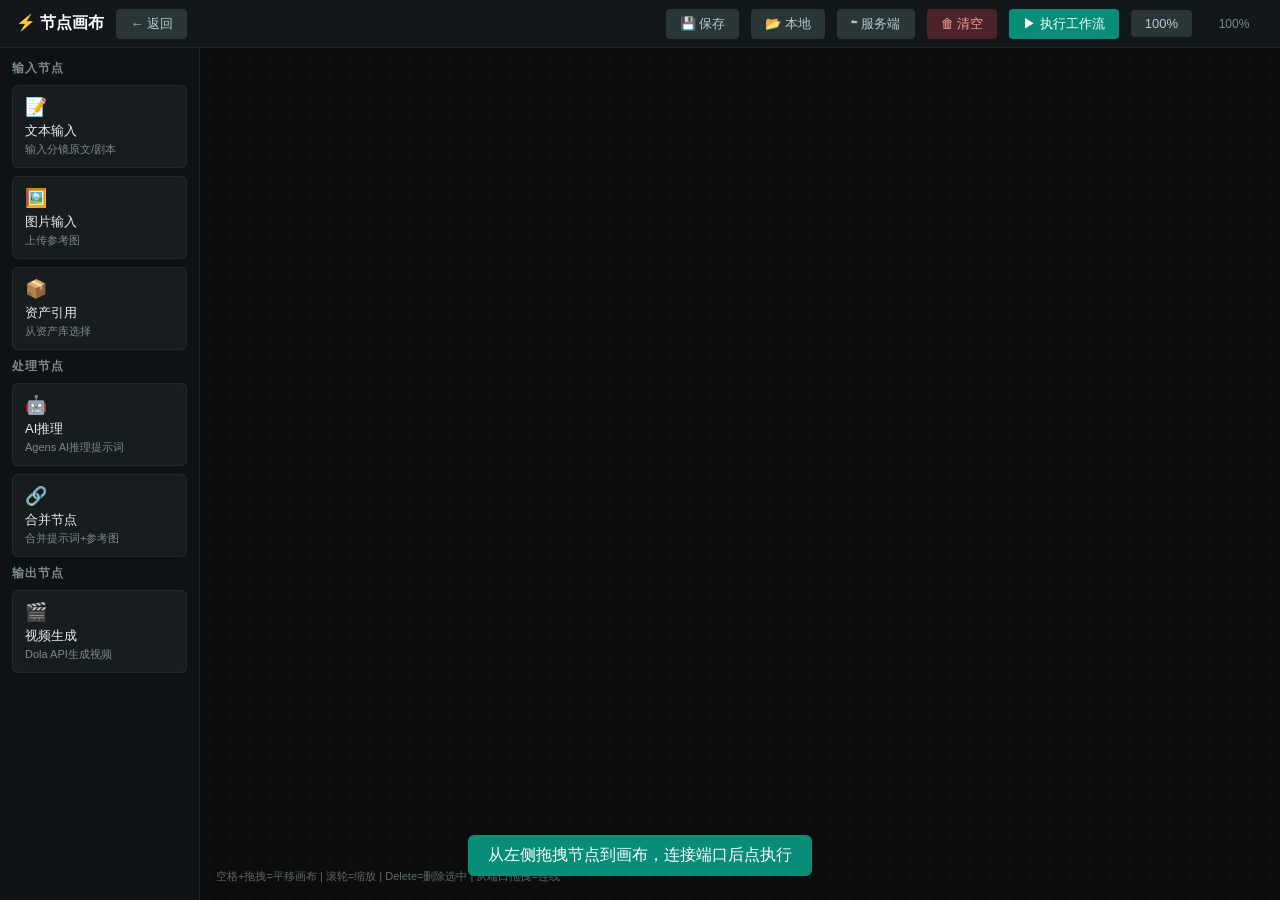
==== templates/node-canvas.html @ f1775eec "feat: 把仓库整理成可直接运行的完整程序（v2.0.0） - 重写 app.py：单文件 FastAPI 服务（账号池 / 任务队列 / 并发闸门 / 重试 / 断点恢复 /   资产库 / 工作" ====
<!DOCTYPE html>
<html lang="zh-CN">
<head>
<meta charset="UTF-8">
<meta name="viewport" content="width=device-width, initial-scale=1.0">
<title>节点画布 - Dola Pool</title>
<style>
*{margin:0;padding:0;box-sizing:border-box}
body{font-family:-apple-system,BlinkMacSystemFont,'Segoe UI',Roboto,sans-serif;background:#0a0c0d;color:#e7eeee;overflow:hidden;height:100vh}

/* 顶部工具栏 */
.topbar{position:fixed;top:0;left:0;right:0;height:48px;background:rgba(20,25,28,0.95);backdrop-filter:blur(10px);border-bottom:1px solid rgba(48,59,62,0.5);display:flex;align-items:center;padding:0 16px;z-index:1000;gap:12px}
.topbar h1{font-size:16px;color:#fff;margin:0}
.topbar .spacer{flex:1}
.topbar button{padding:6px 14px;background:#078d78;color:#fff;border:0;border-radius:4px;cursor:pointer;font-size:13px}
.topbar button:hover{background:#0ca58c}
.topbar button.secondary{background:#2a3538;color:#b8c9cc}
.topbar button.danger{background:#4a2428;color:#ff9b98}
.topbar .zoom-info{font-size:12px;color:#7a8a8d;min-width:60px;text-align:center}

/* 左侧节点面板 */
.node-panel{position:fixed;top:48px;left:0;bottom:0;width:200px;background:rgba(15,20,22,0.95);backdrop-filter:blur(10px);border-right:1px solid rgba(48,59,62,0.5);padding:12px;overflow-y:auto;z-index:999}
.node-panel h3{font-size:12px;color:#7a8a8d;margin-bottom:8px;text-transform:uppercase;letter-spacing:1px}
.node-item{padding:10px 12px;background:rgba(27,32,33,0.8);border:1px solid rgba(48,59,62,0.5);border-radius:6px;margin-bottom:8px;cursor:grab;transition:all .2s;user-select:none}
.node-item:hover{border-color:#078d78;background:rgba(7,141,120,0.1)}
.node-item:active{cursor:grabbing}
.node-item .icon{font-size:18px;margin-bottom:4px}
.node-item .name{font-size:13px;color:#e7eeee;font-weight:500}
.node-item .desc{font-size:11px;color:#7a8a8d;margin-top:2px}

/* 画布 */
.canvas-container{position:fixed;top:48px;left:200px;right:0;bottom:0;overflow:hidden;cursor:grab}
.canvas-container.panning{cursor:grabbing}
.canvas-grid{position:absolute;top:0;left:0;width:100%;height:100%;background-image:radial-gradient(circle,rgba(48,59,62,0.3) 1px,transparent 1px);background-size:20px 20px;pointer-events:none}
.canvas-world{position:absolute;top:0;left:0;transform-origin:0 0}

/* 节点 */
.node{position:absolute;min-width:180px;background:rgba(27,32,33,0.95);backdrop-filter:blur(10px);border:1px solid rgba(48,59,62,0.5);border-radius:8px;box-shadow:0 4px 20px rgba(0,0,0,0.3);user-select:none;z-index:10}
.node.selected{border-color:#078d78;box-shadow:0 0 0 2px rgba(7,141,120,0.3),0 4px 20px rgba(0,0,0,0.3)}
.node.executing{border-color:#f5a623;animation:pulse 1s infinite}
.node.success{border-color:#078d78}
.node.error{border-color:#ff6b6b}
@keyframes pulse{0%,100%{box-shadow:0 0 0 0 rgba(245,166,35,0.4)}50%{box-shadow:0 0 0 8px rgba(245,166,35,0)}}

.node-header{padding:10px 12px;border-bottom:1px solid rgba(48,59,62,0.5);cursor:move;display:flex;align-items:center;gap:8px;border-radius:8px 8px 0 0}
.node-header .icon{font-size:16px}
.node-header .title{font-size:13px;font-weight:600;color:#fff;flex:1}
.node-header .delete{color:#7a8a8d;cursor:pointer;font-size:16px;line-height:1}
.node-header .delete:hover{color:#ff6b6b}

.node-body{padding:12px}
.node-body textarea,.node-body input,.node-body select{width:100%;background:#111415;border:1px solid #3a484b;color:#e7eeee;border-radius:4px;padding:6px 8px;font-size:12px;font-family:inherit;margin-bottom:8px;resize:vertical}
.node-body textarea{min-height:60px}
.node-body label{font-size:11px;color:#9aabad;display:block;margin-bottom:4px}
.node-body .preview{width:100%;height:80px;background:#0a0c0d;border:1px dashed #3a484b;border-radius:4px;display:flex;align-items:center;justify-content:center;cursor:pointer;margin-bottom:8px;overflow:hidden}
.node-body .preview img{max-width:100%;max-height:100%;object-fit:cover}
.node-body .preview span{font-size:11px;color:#5a6a6d}
.node-body .status{font-size:11px;padding:6px 8px;border-radius:4px;margin-top:8px}
.node-body .status.running{background:rgba(245,166,35,0.15);color:#f5a623}
.node-body .status.success{background:rgba(7,141,120,0.15);color:#078d78}
.node-body .status.error{background:rgba(255,107,107,0.15);color:#ff6b6b}

/* 端口 */
.port{position:absolute;width:14px;height:14px;background:#2a3538;border:2px solid #5a6a6d;border-radius:50%;cursor:crosshair;z-index:20;transition:all .2s}
.port:hover{background:#078d78;border-color:#078d78;transform:scale(1.3)}
.port.input{left:-7px}
.port.output{right:-7px}
.port.connected{background:#078d78;border-color:#078d78}

/* 连线SVG */
.connections-svg{position:absolute;top:0;left:0;width:100%;height:100%;pointer-events:none;z-index:5;overflow:visible}
.connections-svg path{fill:none;stroke:#3a484b;stroke-width:2;pointer-events:stroke;cursor:pointer}
.connections-svg path:hover{stroke:#ff6b6b}
.connections-svg path.active{stroke:#078d78;stroke-width:3}
.connections-svg path.temp{stroke:#f5a623;stroke-dasharray:5,5}

/* 右侧属性面板 */
.props-panel{position:fixed;top:48px;right:0;bottom:0;width:260px;background:rgba(15,20,22,0.95);backdrop-filter:blur(10px);border-left:1px solid rgba(48,59,62,0.5);padding:16px;overflow-y:auto;z-index:999;display:none}
.props-panel.show{display:block}
.props-panel h3{font-size:14px;color:#fff;margin-bottom:12px}
.props-panel label{font-size:12px;color:#9aabad;display:block;margin-bottom:4px;margin-top:10px}
.props-panel input,.props-panel select,.props-panel textarea{width:100%;background:#111415;border:1px solid #3a484b;color:#e7eeee;border-radius:4px;padding:8px;font-size:12px}

/* 提示 */
.toast{position:fixed;bottom:24px;left:50%;transform:translateX(-50%);background:#078d78;color:#fff;padding:10px 20px;border-radius:6px;z-index:2000;opacity:0;transition:opacity .3s;pointer-events:none}
.toast.show{opacity:1}

/* 帮助提示 */
.help-hint{position:fixed;bottom:16px;left:216px;font-size:11px;color:#5a6a6d;z-index:998;pointer-events:none}

/* 移动端菜单按钮 */
.mobile-menu-btn{display:none;background:none;border:0;color:#fff;font-size:20px;cursor:pointer;padding:4px 8px}

/* 遮罩层 */
.panel-overlay{display:none;position:fixed;top:0;left:0;right:0;bottom:0;background:rgba(0,0,0,0.5);z-index:998}
.panel-overlay.show{display:block}

/* ==================== 移动端适配 ==================== */
@media (max-width: 768px) {
    .mobile-menu-btn{display:block}
    
    .topbar{padding:0 8px;gap:6px;height:44px}
    .topbar h1{font-size:14px}
    .topbar button{padding:5px 8px;font-size:11px}
    .topbar .zoom-info{font-size:10px;min-width:40px}
    
    /* 左侧面板：默认隐藏，抽屉式 */
    .node-panel{
        transform:translateX(-100%);
        transition:transform 0.3s ease;
        width:240px;
        top:44px;
        z-index:999;
        box-shadow:2px 0 20px rgba(0,0,0,0.5);
    }
    .node-panel.show{transform:translateX(0)}
    
    /* 画布占满屏幕 */
    .canvas-container{left:0;top:44px}
    
    /* 节点调整 */
    .node{min-width:160px}
    .node-header{padding:8px 10px}
    .node-body{padding:10px}
    
    /* 右侧属性面板：底部弹出 */
    .props-panel{
        top:auto;
        bottom:0;
        left:0;
        right:0;
        width:100%;
        max-height:60vh;
        border-left:0;
        border-top:1px solid rgba(48,59,62,0.5);
        border-radius:12px 12px 0 0;
        transform:translateY(100%);
        transition:transform 0.3s ease;
    }
    .props-panel.show{transform:translateY(0)}
    
    /* 帮助提示 */
    .help-hint{left:8px;bottom:8px;font-size:10px}
    
    /* toast调整 */
    .toast{bottom:16px;left:16px;right:16px;transform:none;text-align:center;font-size:13px}
}

/* 小屏手机优化 */
@media (max-width: 480px) {
    .topbar h1{font-size:13px}
    .topbar button{padding:4px 6px;font-size:10px}
    .node-panel{width:200px}
    .node{min-width:140px}
}

</style>
</head>
<body>

<!-- 遮罩层 -->
<div class="panel-overlay" id="panelOverlay" onclick="togglePanel()"></div>

<!-- 顶部工具栏 -->
<div class="topbar">
    <button class="mobile-menu-btn" onclick="togglePanel()">☰</button>
    <h1>⚡ 节点画布</h1>
    <button class="secondary" onclick="location.href='/'">← 返回</button>
    <div class="spacer"></div>
    <button class="secondary" onclick="saveWorkflow()">💾 保存</button>
    <button class="secondary" onclick="loadWorkflow()">📂 本地</button>
    <button class="secondary" onclick="loadServerWorkflow()">☁ 服务端</button>
    <button class="danger" onclick="clearCanvas()">🗑 清空</button>
    <button onclick="executeWorkflow()" style="background:#078d78">▶ 执行工作流</button>
    <button class="secondary" onclick="zoomReset()">100%</button>
    <span class="zoom-info" id="zoomInfo">100%</span>
</div>

<!-- 左侧节点面板 -->
<div class="node-panel">
    <h3>输入节点</h3>
    <div class="node-item" draggable="true" data-type="text_input">
        <div class="icon">📝</div>
        <div class="name">文本输入</div>
        <div class="desc">输入分镜原文/剧本</div>
    </div>
    <div class="node-item" draggable="true" data-type="image_input">
        <div class="icon">🖼️</div>
        <div class="name">图片输入</div>
        <div class="desc">上传参考图</div>
    </div>
    <div class="node-item" draggable="true" data-type="asset_ref">
        <div class="icon">📦</div>
        <div class="name">资产引用</div>
        <div class="desc">从资产库选择</div>
    </div>
    
    <h3>处理节点</h3>
    <div class="node-item" draggable="true" data-type="ai_reason">
        <div class="icon">🤖</div>
        <div class="name">AI推理</div>
        <div class="desc">Agens AI推理提示词</div>
    </div>
    <div class="node-item" draggable="true" data-type="merge">
        <div class="icon">🔗</div>
        <div class="name">合并节点</div>
        <div class="desc">合并提示词+参考图</div>
    </div>
    
    <h3>输出节点</h3>
    <div class="node-item" draggable="true" data-type="video_gen">
        <div class="icon">🎬</div>
        <div class="name">视频生成</div>
        <div class="desc">Dola API生成视频</div>
    </div>
</div>

<!-- 画布 -->
<div class="canvas-container" id="canvasContainer">
    <div class="canvas-grid"></div>
    <div class="canvas-world" id="canvasWorld">
        <svg class="connections-svg" id="connectionsSvg"></svg>
    </div>
</div>

<!-- 右侧属性面板 -->
<div class="props-panel" id="propsPanel">
    <h3 id="propsTitle">节点属性</h3>
    <div id="propsContent"></div>
</div>

<!-- 提示 -->
<div class="toast" id="toast"></div>

<!-- 帮助提示 -->
<div class="help-hint">空格+拖拽=平移画布 | 滚轮=缩放 | Delete=删除选中 | 从端口拖拽=连线</div>

<script>
// ==================== 鉴权（DOLA_ADMIN_TOKEN）====================
const _rawFetch = window.fetch;
window.fetch = function (url, opts) {
    opts = opts || {};
    const token = localStorage.getItem('dola_token') || '';
    opts.headers = Object.assign({}, opts.headers || {}, token ? {'X-Admin-Token': token} : {});
    return _rawFetch(url, opts);
};
function applyCanvasWorkflow(wf) {
    clearCanvas(false);
    nodes = [];
    connections = [];
    (wf.nodes || []).forEach(n => {
        nodes.push(n);
        renderNode(n);
        if (String(n.id).includes('node_')) {
            const num = parseInt(String(n.id).split('_')[1]);
            if (num >= nodeIdCounter) nodeIdCounter = num + 1;
        }
    });
    connections = wf.connections || [];
    zoom = wf.zoom || 1;
    panX = wf.panX || 0;
    panY = wf.panY || 0;
    updateTransform();
    updateConnections();
}

// ==================== 全局状态 ====================
let nodes = [];
let connections = [];
let selectedNode = null;
let selectedConnection = null;
let zoom = 1;
let panX = 0, panY = 0;
let isPanning = false;
let panStartX = 0, panStartY = 0;
let isDraggingNode = false;
let dragNode = null;
let dragOffsetX = 0, dragOffsetY = 0;
let isConnecting = false;
let connectFrom = null;
let tempLine = null;
let nodeIdCounter = 1;

const canvasContainer = document.getElementById('canvasContainer');
const canvasWorld = document.getElementById('canvasWorld');
const connectionsSvg = document.getElementById('connectionsSvg');

// ==================== 节点类型定义 ====================
const NODE_TYPES = {
    text_input: {
        name: '文本输入', icon: '📝', color: '#6366f1',
        inputs: [], outputs: ['text'],
        create: () => ({ text: '' })
    },
    image_input: {
        name: '图片输入', icon: '🖼️', color: '#ec4899',
        inputs: [], outputs: ['image'],
        create: () => ({ image: '' })
    },
    asset_ref: {
        name: '资产引用', icon: '📦', color: '#8b5cf6',
        inputs: [], outputs: ['image'],
        create: () => ({ asset_id: '', image: '' })
    },
    ai_reason: {
        name: 'AI推理', icon: '🤖', color: '#078d78',
        inputs: ['text', 'image'], outputs: ['prompt'],
        create: () => ({ prompt: '', style: 'cinematic movie quality' })
    },
    merge: {
        name: '合并节点', icon: '🔗', color: '#f59e0b',
        inputs: ['prompt', 'image'], outputs: ['output'],
        create: () => ({})
    },
    video_gen: {
        name: '视频生成', icon: '🎬', color: '#ef4444',
        inputs: ['input'], outputs: ['video'],
        create: () => ({ model: 'sd2.5', duration: 30, ratio: '9:16', result: '' })
    }
};

// ==================== 画布变换 ====================
function updateTransform() {
    canvasWorld.style.transform = `translate(${panX}px, ${panY}px) scale(${zoom})`;
    document.getElementById('zoomInfo').textContent = Math.round(zoom * 100) + '%';
}

function zoomReset() { zoom = 1; panX = 0; panY = 0; updateTransform(); }

// 滚轮缩放
canvasContainer.addEventListener('wheel', (e) => {
    e.preventDefault();
    const delta = e.deltaY > 0 ? 0.9 : 1.1;
    const newZoom = Math.max(0.2, Math.min(3, zoom * delta));
    const rect = canvasContainer.getBoundingClientRect();
    const mx = e.clientX - rect.left;
    const my = e.clientY - rect.top;
    panX = mx - (mx - panX) * (newZoom / zoom);
    panY = my - (my - panY) * (newZoom / zoom);
    zoom = newZoom;
    updateTransform();
});

// 空格+拖拽平移
let spacePressed = false;
document.addEventListener('keydown', (e) => {
    if (e.code === 'Space') { spacePressed = true; canvasContainer.style.cursor = 'grab'; }
    if (e.code === 'Delete' || e.code === 'Backspace') {
        if (selectedNode) { deleteNode(selectedNode.id); }
        else if (selectedConnection) { deleteConnection(selectedConnection.id); }
    }
});
document.addEventListener('keyup', (e) => {
    if (e.code === 'Space') { spacePressed = false; canvasContainer.style.cursor = 'default'; }
});

canvasContainer.addEventListener('mousedown', (e) => {
    if (e.target === canvasContainer || e.target.classList.contains('canvas-grid') || e.target === canvasWorld || spacePressed) {
        isPanning = true;
        panStartX = e.clientX - panX;
        panStartY = e.clientY - panY;
        canvasContainer.classList.add('panning');
        deselectAll();
    }
});

document.addEventListener('mousemove', (e) => {
    if (isPanning) {
        panX = e.clientX - panStartX;
        panY = e.clientY - panStartY;
        updateTransform();
    }
    if (isDraggingNode && dragNode) {
        const rect = canvasContainer.getBoundingClientRect();
        dragNode.x = (e.clientX - rect.left - panX) / zoom - dragOffsetX;
        dragNode.y = (e.clientY - rect.top - panY) / zoom - dragOffsetY;
        updateNodePosition(dragNode);
        updateConnections();
    }
    if (isConnecting && tempLine) {
        const rect = canvasContainer.getBoundingClientRect();
        const x = (e.clientX - rect.left - panX) / zoom;
        const y = (e.clientY - rect.top - panY) / zoom;
        updateTempLine(x, y);
    }
});

document.addEventListener('mouseup', () => {
    isPanning = false;
    canvasContainer.classList.remove('panning');
    isDraggingNode = false;
    dragNode = null;
    if (isConnecting) {
        isConnecting = false;
        if (tempLine) { tempLine.remove(); tempLine = null; }
        connectFrom = null;
    }
});

// ==================== 节点拖拽创建 ====================
document.querySelectorAll('.node-item').forEach(item => {
    item.addEventListener('dragstart', (e) => {
        e.dataTransfer.setData('nodeType', item.dataset.type);
    });
});

canvasContainer.addEventListener('dragover', (e) => { e.preventDefault(); });
canvasContainer.addEventListener('drop', (e) => {
    e.preventDefault();
    const type = e.dataTransfer.getData('nodeType');
    if (!type) return;
    const rect = canvasContainer.getBoundingClientRect();
    const x = (e.clientX - rect.left - panX) / zoom;
    const y = (e.clientY - rect.top - panY) / zoom;
    createNode(type, x, y);
});

// ==================== 节点操作 ====================
function createNode(type, x, y) {
    const typeDef = NODE_TYPES[type];
    if (!typeDef) return;
    const node = {
        id: 'node_' + (nodeIdCounter++),
        type: type,
        x: x, y: y,
        data: typeDef.create()
    };
    nodes.push(node);
    renderNode(node);
    selectNode(node.id);
    return node;
}

function renderNode(node) {
    const typeDef = NODE_TYPES[node.type];
    const el = document.createElement('div');
    el.className = 'node';
    el.id = node.id;
    el.style.left = node.x + 'px';
    el.style.top = node.y + 'px';
    
    // 输入端口
    let inputPorts = '';
    typeDef.inputs.forEach((port, i) => {
        const top = 50 + i * 30;
        inputPorts += `<div class="port input" data-node="${node.id}" data-port="${port}" data-type="input" style="top:${top}px"></div>`;
    });
    
    // 输出端口
    let outputPorts = '';
    typeDef.outputs.forEach((port, i) => {
        const top = 50 + i * 30;
        outputPorts += `<div class="port output" data-node="${node.id}" data-port="${port}" data-type="output" style="top:${top}px"></div>`;
    });
    
    // 节点内容
    let bodyContent = '';
    if (node.type === 'text_input') {
        bodyContent = `<label>分镜原文</label><textarea placeholder="输入这个镜头的原始分镜文案..." onchange="updateNodeData('${node.id}','text',this.value)">${node.data.text || ''}</textarea>`;
    } else if (node.type === 'image_input') {
        bodyContent = `<div class="preview" onclick="document.getElementById('img_${node.id}').click()">${node.data.image ? `<img src="${node.data.image}">` : '<span>点击上传图片</span>'}</div><input type="file" id="img_${node.id}" accept="image/*" style="display:none" onchange="uploadNodeImage('${node.id}',this.files[0])">`;
    } else if (node.type === 'asset_ref') {
        bodyContent = `<label>选择资产</label><select onchange="selectAsset('${node.id}',this.value)"><option value="">请选择...</option></select><div class="preview" id="asset_preview_${node.id}"><span>未选择资产</span></div>`;
        loadAssetsForNode(node.id);
    } else if (node.type === 'ai_reason') {
        bodyContent = `<label>推理风格</label><input value="${node.data.style || ''}" onchange="updateNodeData('${node.id}','style',this.value)"><label>生成的提示词</label><textarea readonly placeholder="连接文本输入后点执行..." style="min-height:80px">${node.data.prompt || ''}</textarea>`;
    } else if (node.type === 'merge') {
        bodyContent = `<div style="text-align:center;color:#7a8a8d;padding:20px">🔗 自动合并<br><span style="font-size:11px">提示词 + 参考图</span></div>`;
    } else if (node.type === 'video_gen') {
        bodyContent = `
            <label>模型</label>
            <select onchange="updateNodeData('${node.id}','model',this.value)">
                <option value="sd2.5" ${node.data.model==='sd2.5'?'selected':''}>官方sd2.5-30秒</option>
                <option value="sd2.0" ${node.data.model==='sd2.0'?'selected':''}>sd2.0-15秒</option>
                <option value="sd2.0_10" ${node.data.model==='sd2.0_10'?'selected':''}>sd2.0-10秒</option>
            </select>
            <label>比例</label>
            <select onchange="updateNodeData('${node.id}','ratio',this.value)">
                <option value="9:16" ${node.data.ratio==='9:16'?'selected':''}>9:16 竖屏</option>
                <option value="16:9" ${node.data.ratio==='16:9'?'selected':''}>16:9 横屏</option>
                <option value="1:1" ${node.data.ratio==='1:1'?'selected':''}>1:1 方形</option>
            </select>
            <div id="status_${node.id}"></div>`;
    }
    
    el.innerHTML = `
        <div class="node-header" style="border-left:3px solid ${typeDef.color}">
            <span class="icon">${typeDef.icon}</span>
            <span class="title">${typeDef.name}</span>
            <span class="delete" onclick="deleteNode('${node.id}')">×</span>
        </div>
        <div class="node-body">${bodyContent}</div>
        ${inputPorts}
        ${outputPorts}
    `;
    
    canvasWorld.appendChild(el);
    
    // 节点拖拽
    el.querySelector('.node-header').addEventListener('mousedown', (e) => {
        if (e.target.classList.contains('delete')) return;
        isDraggingNode = true;
        dragNode = node;
        const rect = canvasContainer.getBoundingClientRect();
        dragOffsetX = (e.clientX - rect.left - panX) / zoom - node.x;
        dragOffsetY = (e.clientY - rect.top - panY) / zoom - node.y;
        selectNode(node.id);
        e.stopPropagation();
    });
    
    // 端口连线
    el.querySelectorAll('.port').forEach(port => {
        port.addEventListener('mousedown', (e) => {
            e.stopPropagation();
            if (port.dataset.type === 'output') {
                isConnecting = true;
                connectFrom = { nodeId: node.id, port: port.dataset.port, type: 'output' };
                const pos = getPortPosition(node.id, port.dataset.port, 'output');
                tempLine = document.createElementNS('http://www.w3.org/2000/svg', 'path');
                tempLine.classList.add('temp');
                connectionsSvg.appendChild(tempLine);
                updateTempLine(pos.x, pos.y);
            }
        });
        port.addEventListener('mouseup', (e) => {
            e.stopPropagation();
            if (isConnecting && connectFrom && port.dataset.type === 'input') {
                createConnection(connectFrom.nodeId, connectFrom.port, node.id, port.dataset.port);
            }
            if (isConnecting && tempLine) { tempLine.remove(); tempLine = null; }
            isConnecting = false;
            connectFrom = null;
        });
    });
    
    // 点击选中
    el.addEventListener('click', (e) => {
        if (!e.target.classList.contains('delete') && !e.target.classList.contains('port')) {
            selectNode(node.id);
        }
    });
}

function updateNodePosition(node) {
    const el = document.getElementById(node.id);
    if (el) { el.style.left = node.x + 'px'; el.style.top = node.y + 'px'; }
}

function updateNodeData(nodeId, key, value) {
    const node = nodes.find(n => n.id === nodeId);
    if (node) { node.data[key] = value; }
}

function deleteNode(nodeId) {
    nodes = nodes.filter(n => n.id !== nodeId);
    connections = connections.filter(c => c.from_node !== nodeId && c.to_node !== nodeId);
    const el = document.getElementById(nodeId);
    if (el) el.remove();
    if (selectedNode === nodeId) selectedNode = null;
    updateConnections();
    hideProps();
    toast('节点已删除');
}

function selectNode(nodeId) {
    deselectAll();
    selectedNode = nodeId;
    const el = document.getElementById(nodeId);
    if (el) el.classList.add('selected');
    showProps(nodeId);
}

function deselectAll() {
    selectedNode = null;
    selectedConnection = null;
    document.querySelectorAll('.node.selected').forEach(el => el.classList.remove('selected'));
    document.querySelectorAll('.connections-svg path.active').forEach(el => el.classList.remove('active'));
    hideProps();
}

// ==================== 连线操作 ====================
function createConnection(fromNode, fromPort, toNode, toPort) {
    if (fromNode === toNode) return;
    const exists = connections.find(c => c.from_node === fromNode && c.from_port === fromPort && c.to_node === toNode && c.to_port === toPort);
    if (exists) return;
    const conn = { id: 'conn_' + Date.now(), from_node: fromNode, from_port: fromPort, to_node: toNode, to_port: toPort };
    connections.push(conn);
    updateConnections();
    toast('已连接');
}

function deleteConnection(connId) {
    connections = connections.filter(c => c.id !== connId);
    updateConnections();
    selectedConnection = null;
}

function getPortPosition(nodeId, portName, portType) {
    const node = nodes.find(n => n.id === nodeId);
    if (!node) return { x: 0, y: 0 };
    const typeDef = NODE_TYPES[node.type];
    const ports = portType === 'input' ? typeDef.inputs : typeDef.outputs;
    const idx = ports.indexOf(portName);
    return { x: node.x + (portType === 'input' ? 0 : 180), y: node.y + 50 + idx * 30 + 7 };
}

function updateConnections() {
    connectionsSvg.innerHTML = '';
    connections.forEach(conn => {
        const from = getPortPosition(conn.from_node, conn.from_port, 'output');
        const to = getPortPosition(conn.to_node, conn.to_port, 'input');
        const path = document.createElementNS('http://www.w3.org/2000/svg', 'path');
        const dx = Math.abs(to.x - from.x) * 0.5;
        path.setAttribute('d', `M ${from.x} ${from.y} C ${from.x + dx} ${from.y}, ${to.x - dx} ${to.y}, ${to.x} ${to.y}`);
        path.dataset.id = conn.id;
        if (selectedConnection === conn.id) path.classList.add('active');
        path.addEventListener('click', () => {
            selectedConnection = conn.id;
            updateConnections();
        });
        connectionsSvg.appendChild(path);
    });
    
    // 更新端口连接状态
    document.querySelectorAll('.port').forEach(port => {
        port.classList.remove('connected');
        const nodeId = port.dataset.node;
        const portName = port.dataset.port;
        const portType = port.dataset.type;
        const connected = connections.some(c => 
            (portType === 'output' && c.from_node === nodeId && c.from_port === portName) ||
            (portType === 'input' && c.to_node === nodeId && c.to_port === portName)
        );
        if (connected) port.classList.add('connected');
    });
}

function updateTempLine(x, y) {
    if (!tempLine || !connectFrom) return;
    const from = getPortPosition(connectFrom.nodeId, connectFrom.port, 'output');
    const dx = Math.abs(x - from.x) * 0.5;
    tempLine.setAttribute('d', `M ${from.x} ${from.y} C ${from.x + dx} ${from.y}, ${x - dx} ${y}, ${x} ${y}`);
}

// ==================== 属性面板 ====================
function showProps(nodeId) {
    const node = nodes.find(n => n.id === nodeId);
    if (!node) return;
    const typeDef = NODE_TYPES[node.type];
    document.getElementById('propsTitle').textContent = typeDef.icon + ' ' + typeDef.name;
    let html = `<label>节点ID</label><input value="${node.id}" readonly style="background:#0a0c0d">`;
    html += `<label>X 位置</label><input type="number" value="${Math.round(node.x)}" onchange="moveNode('${node.id}','x',this.value)">`;
    html += `<label>Y 位置</label><input type="number" value="${Math.round(node.y)}" onchange="moveNode('${node.id}','y',this.value)">`;
    
    if (node.type === 'video_gen') {
        html += `<label>时长（秒）</label><input type="number" value="${node.data.duration || 30}" onchange="updateNodeData('${node.id}','duration',Number(this.value))">`;
    }
    
    document.getElementById('propsContent').innerHTML = html;
    document.getElementById('propsPanel').classList.add('show');
}

function hideProps() {
    document.getElementById('propsPanel').classList.remove('show');
}

function moveNode(nodeId, axis, value) {
    const node = nodes.find(n => n.id === nodeId);
    if (node) { node[axis] = Number(value); updateNodePosition(node); updateConnections(); }
}

// ==================== 图片上传 ====================
async function uploadNodeImage(nodeId, file) {
    if (!file) return;
    const fd = new FormData();
    fd.append('file', file);
    try {
        const r = await fetch('/api/upload-image', { method: 'POST', body: fd });
        const d = await r.json();
        if (d.url) {
            const node = nodes.find(n => n.id === nodeId);
            if (node) {
                node.data.image = d.url;
                const preview = document.querySelector(`#${nodeId} .preview`);
                if (preview) preview.innerHTML = `<img src="${d.url}">`;
            }
            toast('图片上传成功');
        }
    } catch (e) { toast('上传失败: ' + e.message); }
}

// ==================== 资产加载 ====================
async function loadAssetsForNode(nodeId) {
    try {
        const r = await fetch('/api/assets');
        const assets = await r.json();
        const select = document.querySelector(`#${nodeId} select`);
        if (select) {
            assets.forEach(a => {
                const opt = document.createElement('option');
                opt.value = a.id;
                opt.textContent = `[${a.type}] ${a.name}`;
                select.appendChild(opt);
            });
        }
    } catch (e) {}
}

function selectAsset(nodeId, assetId) {
    if (!assetId) return;
    fetch('/api/assets').then(r => r.json()).then(assets => {
        const asset = assets.find(a => a.id == assetId);
        if (asset) {
            const node = nodes.find(n => n.id === nodeId);
            if (node) {
                node.data.asset_id = asset.id;
                node.data.image = asset.path;
                const preview = document.getElementById('asset_preview_' + nodeId);
                if (preview) preview.innerHTML = `<img src="${asset.path}" style="max-width:100%;max-height:100%;object-fit:cover">`;
            }
        }
    });
}

// ==================== 工作流执行 ====================
async function executeWorkflow() {
    if (nodes.length === 0) { toast('请先从左侧拖拽节点到画布'); return; }
    toast('开始执行工作流... 共 ' + nodes.length + ' 个节点');
    
    // 拓扑排序
    const sorted = topoSort();
    if (!sorted) { toast('错误：检测到循环依赖，请检查节点连接'); return; }
    if (sorted.length === 0) { toast('没有可执行的节点'); return; }
    
    const nodeOutputs = {};
    
    for (const nodeId of sorted) {
        const node = nodes.find(n => n.id === nodeId);
        if (!node) continue;
        
        const el = document.getElementById(nodeId);
        if (el) { el.classList.add('executing'); el.classList.remove('success', 'error'); }
        
        try {
            const result = await executeNode(node, nodeOutputs);
            nodeOutputs[nodeId] = result;
            if (el) { el.classList.remove('executing'); el.classList.add('success'); }
        } catch (e) {
            if (el) { el.classList.remove('executing'); el.classList.add('error'); }
            const statusEl = document.getElementById('status_' + nodeId);
            if (statusEl) statusEl.innerHTML = `<div class="status error">❌ ${e.message}</div>`;
            toast('执行失败: ' + e.message);
            return;
        }
    }
    
    toast('✅ 工作流执行完成！');
}

function topoSort() {
    const inDegree = {};
    const adj = {};
    nodes.forEach(n => { inDegree[n.id] = 0; adj[n.id] = []; });
    connections.forEach(c => {
        adj[c.from_node].push(c.to_node);
        inDegree[c.to_node]++;
    });
    const queue = nodes.filter(n => inDegree[n.id] === 0).map(n => n.id);
    const result = [];
    while (queue.length) {
        const id = queue.shift();
        result.push(id);
        adj[id].forEach(next => {
            inDegree[next]--;
            if (inDegree[next] === 0) queue.push(next);
        });
    }
    return result.length === nodes.length ? result : null;
}

async function executeNode(node, nodeOutputs) {
    const typeDef = NODE_TYPES[node.type];
    
    // 获取输入数据
    const inputs = {};
    typeDef.inputs.forEach(port => {
        const conn = connections.find(c => c.to_node === node.id && c.to_port === port);
        if (conn && nodeOutputs[conn.from_node]) {
            inputs[port] = nodeOutputs[conn.from_node][conn.from_port];
        }
    });
    
    if (node.type === 'text_input') {
        return { text: node.data.text || '' };
    }
    
    if (node.type === 'image_input' || node.type === 'asset_ref') {
        return { image: node.data.image || '' };
    }
    
    if (node.type === 'ai_reason') {
        // 兼容直接字符串输入和对象输入
        let text = inputs.text || '';
        if (typeof text === 'object' && text !== null) text = text.text || text.prompt || '';
        let image = inputs.image || '';
        if (typeof image === 'object' && image !== null) image = image.image || '';
        if (!text) throw new Error('AI推理需要文本输入，请连接文本输入节点');
        
        const statusEl = document.getElementById('status_' + node.id);
        if (statusEl) statusEl.innerHTML = `<div class="status running">🤖 AI推理中...</div>`;
        
        const r = await fetch('/api/ai-reason', {
            method: 'POST',
            headers: { 'Content-Type': 'application/json' },
            body: JSON.stringify({ script: text, style: node.data.style, image_url: image })
        });
        const d = await r.json();
        if (d.error) throw new Error(d.error);
        
        node.data.prompt = d.prompt || d.result || '';
        const textarea = document.querySelector(`#${node.id} textarea[readonly]`);
        if (textarea) textarea.value = node.data.prompt;
        
        if (statusEl) statusEl.innerHTML = `<div class="status success">✅ 推理完成</div>`;
        return { prompt: node.data.prompt };
    }
    
    if (node.type === 'merge') {
        return {
            output: {
                prompt: inputs.prompt || '',
                image: inputs.image || ''
            }
        };
    }
    
    if (node.type === 'video_gen') {
        // 兼容两种输入：经过merge节点的对象 {prompt, image}，或直接的字符串提示词
        const rawInput = inputs.input || {};
        let prompt = '';
        let image = '';
        if (typeof rawInput === 'string') {
            prompt = rawInput;
        } else if (typeof rawInput === 'object' && rawInput !== null) {
            prompt = rawInput.prompt || '';
            image = rawInput.image || '';
        }
        // 也支持直接从prompt端口输入
        if (!prompt && inputs.prompt) {
            prompt = typeof inputs.prompt === 'string' ? inputs.prompt : (inputs.prompt.prompt || '');
        }
        
        if (!prompt) throw new Error('视频生成需要提示词输入，请连接文本输入或AI推理节点');
        
        const statusEl = document.getElementById('status_' + node.id);
        if (statusEl) statusEl.innerHTML = `<div class="status running">🎬 生成视频中...（可能需要几分钟）</div>`;
        
        const model = node.data.model === 'sd2.5' ? 'seedance_v2.5' : 'seedance_v2.0';
        const duration = node.data.model === 'sd2.0_10' ? 10 : (node.data.model === 'sd2.0' ? 15 : 30);
        
        const r = await fetch('/api/tasks', {
            method: 'POST',
            headers: { 'Content-Type': 'application/json' },
            body: JSON.stringify({
                prompt: prompt,
                model: model,
                duration: duration,
                ratio: node.data.ratio || '9:16',
                ref_images: image
            })
        });
        const d = await r.json();
        if (d.error) throw new Error(d.error);
        
        node.data.result = d.id || '已提交';
        if (statusEl) statusEl.innerHTML = `<div class="status success">✅ 任务已提交（ID: ${d.id}）<br>在任务页面查看进度</div>`;
        
        return { video: d.id };
    }
    
    return {};
}

// ==================== 保存/加载 ====================
async function saveWorkflow() {
    const data = { nodes: nodes, connections: connections, zoom: zoom, panX: panX, panY: panY };
    localStorage.setItem('dola_node_workflow', JSON.stringify(data));
    const name = prompt('保存到服务端的工作流名称：', '工作流 ' + new Date().toLocaleString('zh-CN', {hour12: false}));
    if (name === null || name === '') { toast('已保存到浏览器本地'); return; }
    try {
        const r = await fetch('/api/workflows', {
            method: 'POST', headers: {'Content-Type': 'application/json'},
            body: JSON.stringify({name: name, data: data})
        });
        const d = await r.json();
        if (d.error) throw new Error(d.error);
        serverWorkflowId = d.id;
        toast('已保存：' + d.name + '（# ' + d.id + '）');
    } catch (e) { toast('服务端保存失败：' + e.message); }
}

// 打开服务端工作流列表
async function loadServerWorkflow() {
    try {
        const r = await fetch('/api/workflows');
        const list = await r.json();
        if (!list.length) { toast('服务端还没有工作流'); return; }
        const items = list.slice(0, 12).map(w => '#' + w.id + '  ' + w.name + '（' + w.nodes + ' 节点）').join('\n');
        const pick = prompt('输入要加载的工作流编号：\n' + items, String(list[0].id));
        if (!pick) return;
        const one = await (await fetch('/api/workflows/' + pick.trim().replace('#', ''))).json();
        if (one.error) throw new Error(one.error);
        serverWorkflowId = one.id;
        applyCanvasWorkflow(one.data || {});
        toast('已加载：' + one.name);
    } catch (e) { toast('加载失败：' + e.message); }
}
let serverWorkflowId = null;

function loadWorkflow() {
    const data = localStorage.getItem('dola_node_workflow');
    if (!data) { toast('没有保存的工作流'); return; }
    try {
        const wf = JSON.parse(data);
        clearCanvas(false);
        wf.nodes.forEach(n => {
            nodes.push(n);
            renderNode(n);
            if (n.id.includes('node_')) {
                const num = parseInt(n.id.split('_')[1]);
                if (num >= nodeIdCounter) nodeIdCounter = num + 1;
            }
        });
        connections = wf.connections;
        zoom = wf.zoom || 1;
        panX = wf.panX || 0;
        panY = wf.panY || 0;
        updateTransform();
        updateConnections();
        toast('工作流已加载');
    } catch (e) { toast('加载失败: ' + e.message); }
}

function clearCanvas(confirm = true) {
    if (confirm && !confirm('确定清空画布？')) return;
    nodes = [];
    connections = [];
    document.querySelectorAll('.node').forEach(el => el.remove());
    connectionsSvg.innerHTML = '';
    selectedNode = null;
    hideProps();
    if (confirm) toast('画布已清空');
}

// ==================== 工具函数 ====================
function toast(msg) {
    const t = document.getElementById('toast');
    t.textContent = msg;
    t.classList.add('show');
    setTimeout(() => t.classList.remove('show'), 2500);
}

// 移动端面板切换
function togglePanel() {
    const panel = document.querySelector('.node-panel');
    const overlay = document.getElementById('panelOverlay');
    panel.classList.toggle('show');
    overlay.classList.toggle('show');
}

// 初始化
updateTransform();
toast('从左侧拖拽节点到画布，连接端口后点执行');
</script>
</body>
</html>
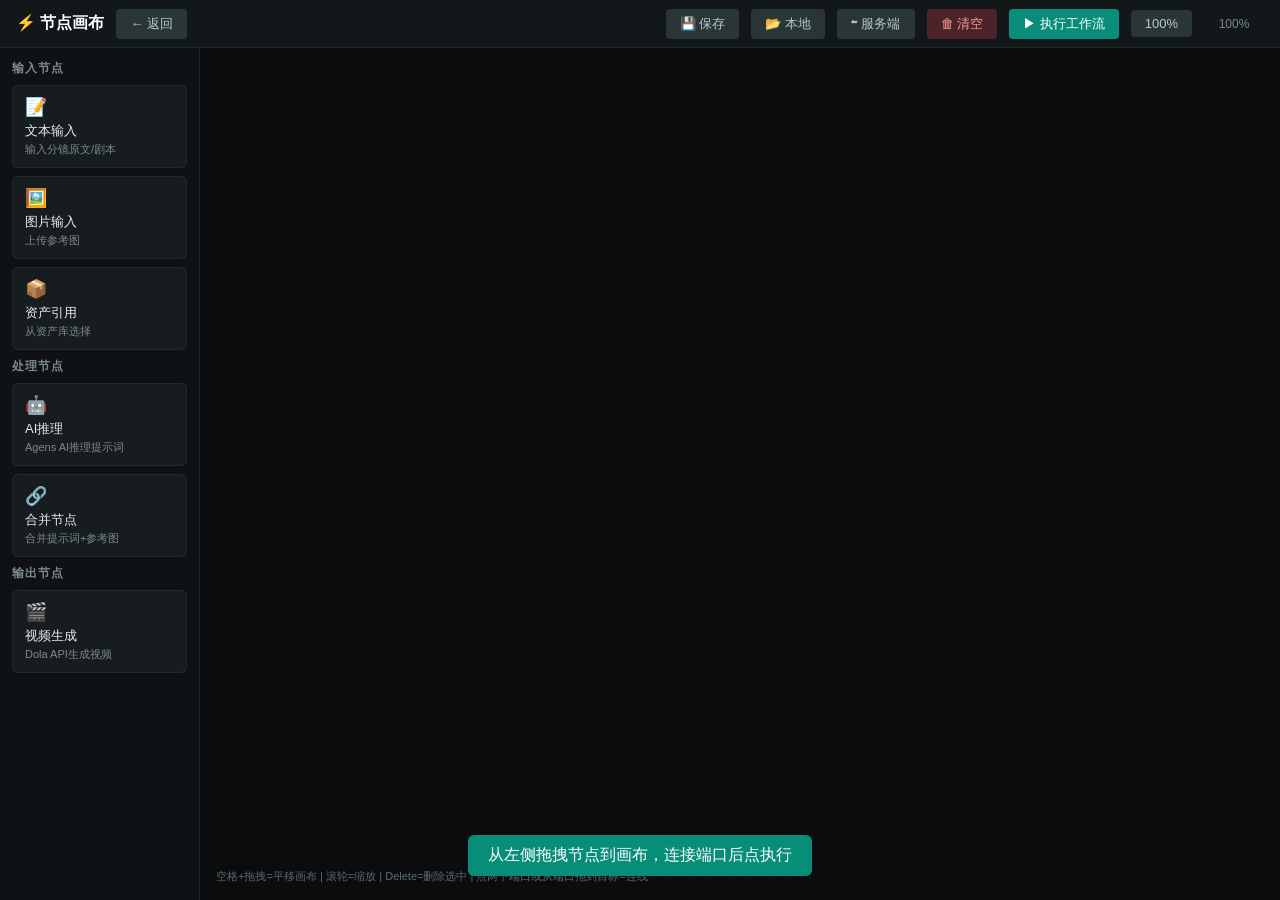
==== commit 8e391e99: "v2.0.12：真站自检不再用 evaluate_js（修真机卡死）；导出 CK、改账号、窗口后台挂起；画布连线与生成页闪烁修复 真机反馈（v2.0.11）暴露的三类问题，这次一起修：  1) 真站仍" ====
--- a/templates/node-canvas.html
+++ b/templates/node-canvas.html
@@ -61,10 +61,13 @@
 .node-body .status.error{background:rgba(255,107,107,0.15);color:#ff6b6b}
 
 /* 端口 */
-.port{position:absolute;width:14px;height:14px;background:#2a3538;border:2px solid #5a6a6d;border-radius:50%;cursor:crosshair;z-index:20;transition:all .2s}
+.port{position:absolute;width:14px;height:14px;background:#2a3538;border:2px solid #5a6a6d;border-radius:50%;cursor:crosshair;z-index:30;transition:all .2s}
+/* 真正好点：外面套一圈 30px 的透明命中区（伪元素也是可命中的） */
+.port::after{content:'';position:absolute;left:-9px;top:-9px;right:-9px;bottom:-9px;border-radius:50%}
 .port:hover{background:#078d78;border-color:#078d78;transform:scale(1.3)}
-.port.input{left:-7px}
-.port.output{right:-7px}
+.port.armed{background:#f5a623;border-color:#f5a623;box-shadow:0 0 0 4px rgba(245,166,35,0.25)}
+.port.input{left:-8px}
+.port.output{right:-8px}
 .port.connected{background:#078d78;border-color:#078d78}
 
 /* 连线SVG */
@@ -72,7 +75,7 @@
 .connections-svg path{fill:none;stroke:#3a484b;stroke-width:2;pointer-events:stroke;cursor:pointer}
 .connections-svg path:hover{stroke:#ff6b6b}
 .connections-svg path.active{stroke:#078d78;stroke-width:3}
-.connections-svg path.temp{stroke:#f5a623;stroke-dasharray:5,5}
+.connections-svg path.temp{stroke:#f5a623;stroke-dasharray:5,5;pointer-events:none}
 
 /* 右侧属性面板 */
 .props-panel{position:fixed;top:48px;right:0;bottom:0;width:260px;background:rgba(15,20,22,0.95);backdrop-filter:blur(10px);border-left:1px solid rgba(48,59,62,0.5);padding:16px;overflow-y:auto;z-index:999;display:none}
@@ -233,7 +236,7 @@
 <div class="toast" id="toast"></div>
 
 <!-- 帮助提示 -->
-<div class="help-hint">空格+拖拽=平移画布 | 滚轮=缩放 | Delete=删除选中 | 从端口拖拽=连线</div>
+<div class="help-hint" id="helpHint">空格+拖拽=平移画布 | 滚轮=缩放 | Delete=删除选中 | 点两下端口或从端口拖到目标=连线</div>
 
 <script>
 // ==================== 鉴权（DOLA_ADMIN_TOKEN）====================
@@ -276,8 +279,12 @@
 let isDraggingNode = false;
 let dragNode = null;
 let dragOffsetX = 0, dragOffsetY = 0;
-let isConnecting = false;
-let connectFrom = null;
+let isConnecting = false;      // 兼容旧代码：当前是否正在连线
+let connectFrom = null;        // 兼容旧代码：起点信息
+let pendingFrom = null;        // 待连线的一端 {nodeId, port, type}
+let portDragged = false;       // 按住端口后是否移动过（区分“拖拽”和“点一下”）
+let portDownX = 0, portDownY = 0;
+let lastMouseX = 0, lastMouseY = 0;
 let tempLine = null;
 let nodeIdCounter = 1;
 
@@ -344,6 +351,7 @@
 // 空格+拖拽平移
 let spacePressed = false;
 document.addEventListener('keydown', (e) => {
+    if (e.code === 'Escape') { cancelPending('已取消连线'); return; }
     if (e.code === 'Space') { spacePressed = true; canvasContainer.style.cursor = 'grab'; }
     if (e.code === 'Delete' || e.code === 'Backspace') {
         if (selectedNode) { deleteNode(selectedNode.id); }
@@ -361,10 +369,12 @@
         panStartY = e.clientY - panY;
         canvasContainer.classList.add('panning');
         deselectAll();
+        cancelPending('已取消连线');
     }
 });
 
 document.addEventListener('mousemove', (e) => {
+    lastMouseX = e.clientX; lastMouseY = e.clientY;
     if (isPanning) {
         panX = e.clientX - panStartX;
         panY = e.clientY - panStartY;
@@ -377,25 +387,171 @@
         updateNodePosition(dragNode);
         updateConnections();
     }
-    if (isConnecting && tempLine) {
+    if (pendingFrom) {
+        if (Math.abs(e.clientX - portDownX) + Math.abs(e.clientY - portDownY) > 4) portDragged = true;
         const rect = canvasContainer.getBoundingClientRect();
-        const x = (e.clientX - rect.left - panX) / zoom;
-        const y = (e.clientY - rect.top - panY) / zoom;
-        updateTempLine(x, y);
+        updateTempLine((e.clientX - rect.left - panX) / zoom, (e.clientY - rect.top - panY) / zoom);
     }
 });
 
-document.addEventListener('mouseup', () => {
+document.addEventListener('mouseup', (e) => {
     isPanning = false;
     canvasContainer.classList.remove('panning');
     isDraggingNode = false;
     dragNode = null;
-    if (isConnecting) {
-        isConnecting = false;
+    if (!pendingFrom) return;
+    if (!portDragged) return;              // 只是点了一下：保持选中，等用户点另一端
+    const want = pendingFrom.type === 'output' ? 'input' : 'output';
+    const hit = resolveDropTarget(e, want);
+    const from = pendingFrom;
+    pendingFrom = null;
+    if (tempLine) { tempLine.remove(); tempLine = null; }
+    paintArmed();
+    updateHint();
+    if (hit) connectPorts(from, hit);
+    else toast('没连上：请拖到目标节点的小圆点上（或点一下输出圆点、再点输入圆点）', true);
+});
+
+// ==================== 连线：拖拽 / 点两下都行，落点容错 ====================
+function portInfo(el) {
+    if (!el || !el.dataset || !el.dataset.node) return null;
+    return { nodeId: el.dataset.node, port: el.dataset.port, type: el.dataset.type };
+}
+
+function paintArmed() {
+    document.querySelectorAll('.port.armed').forEach(p => p.classList.remove('armed'));
+    if (!pendingFrom) return;
+    const el = document.querySelector('.port[data-node="' + pendingFrom.nodeId + '"][data-port="' + pendingFrom.port + '"]');
+    if (el) el.classList.add('armed');
+}
+
+function makeTempLine() {
+    if (tempLine) tempLine.remove();
+    tempLine = document.createElementNS('http://www.w3.org/2000/svg', 'path');
+    tempLine.classList.add('temp');
+    connectionsSvg.appendChild(tempLine);
+}
+
+function updateHint() {
+    const el = document.getElementById('helpHint');
+    if (!el) return;
+    el.textContent = pendingFrom
+        ? '连线中：点目标端口即可连上（' + (pendingFrom.type === 'output' ? '来自输出端口' : '来自输入端口') + '）· Esc/点空白=取消'
+        : '空格+拖拽=平移画布 | 滚轮=缩放 | Delete=删除选中 | 点两下端口或从端口拖到目标=连线';
+}
+
+function cancelPending(msg) {
+    if (!pendingFrom) return false;
+    pendingFrom = null;
+    if (tempLine) { tempLine.remove(); tempLine = null; }
+    paintArmed();
+    updateHint();
+    if (msg) toast(msg);
+    return true;
+}
+
+// 按住端口：可能是「拖过去松开」，也可能是「点一下」
+function onPortDown(port) {
+    const info = portInfo(port);
+    if (!info) return;
+    portDownX = lastMouseX; portDownY = lastMouseY;
+    portDragged = false;
+    if (pendingFrom && pendingFrom.type !== info.type) {   // 两端凑齐，直接连
+        const from = pendingFrom;
+        pendingFrom = null;
         if (tempLine) { tempLine.remove(); tempLine = null; }
-        connectFrom = null;
-    }
-});
+        paintArmed();
+        updateHint();
+        connectPorts(from, info);
+        return;
+    }
+    pendingFrom = info;
+    makeTempLine();
+    paintArmed();
+    updateHint();
+    const p = getPortPosition(info.nodeId, info.port, info.type);
+    updateTempLine(p.x, p.y);
+}
+
+// 点一下端口（没有拖动）
+function onPortClick(port) {
+    const info = portInfo(port);
+    if (!info) return;
+    if (pendingFrom) {
+        if (pendingFrom.type !== info.type) {
+            const from = pendingFrom;
+            pendingFrom = null;
+            if (tempLine) { tempLine.remove(); tempLine = null; }
+            paintArmed();
+            updateHint();
+            connectPorts(from, info);
+        } else {
+            pendingFrom = info; paintArmed(); updateHint();
+            toast('已改选这一端，再去点另一端的端口');
+        }
+        return;
+    }
+    pendingFrom = info;
+    makeTempLine();
+    paintArmed();
+    updateHint();
+    const p = getPortPosition(info.nodeId, info.port, info.type);
+    updateTempLine(p.x, p.y);
+    toast(info.type === 'output' ? '已选中输出端口：再点目标的输入圆点就能连上' : '已选中输入端口：再点来源的输出圆点就能连上');
+}
+
+// 松开的位置到底落在哪个端口上：先看鼠标下面的元素，再看 60px 内最近的同类端口
+function resolveDropTarget(e, wantType) {
+    const tgt = e && e.target && e.target.closest ? e.target : null;
+    const direct = tgt ? tgt.closest('.port') : null;
+    if (direct && direct.dataset.type === wantType) return portInfo(direct);
+    const directNode = tgt ? tgt.closest('.node') : null;      // 松手在节点身上也算（手不用抖那么准）
+    if (directNode) {
+        const cand = directNode.querySelector('.port.' + wantType);
+        if (cand) return portInfo(cand);
+    }
+    let el = null;
+    try { el = document.elementFromPoint(e.clientX, e.clientY); } catch (err) { el = null; }
+    if (el && el.closest) {
+        const p = el.closest('.port');
+        if (p && p.dataset.type === wantType) return portInfo(p);
+        const n = el.closest('.node');
+        if (n && wantType === 'input') {
+            const cand = n.querySelector('.port.input');
+            if (cand) return portInfo(cand);
+        }
+    }
+    let best = null, bestD = 1e9;
+    document.querySelectorAll('.port.' + wantType).forEach(pe => {
+        const r = pe.getBoundingClientRect();
+        const d = Math.hypot(e.clientX - (r.left + r.width / 2), e.clientY - (r.top + r.height / 2));
+        if (d < bestD) { bestD = d; best = pe; }
+    });
+    if (best && bestD < 60) return portInfo(best);
+    return null;
+}
+
+// 连两个端口：自动识别方向，并给出人话提示
+function connectPorts(a, b) {
+    let from = a, to = b;
+    if (a.type === 'input') { from = b; to = a; }
+    if (from.type !== 'output' || to.type !== 'input') {
+        toast('方向不对：要连「输出圆点 → 输入圆点」', true);
+        return false;
+    }
+    if (from.nodeId === to.nodeId) {
+        toast('同一个节点不能连自己', true);
+        return false;
+    }
+    const dup = connections.find(c => c.from_node === from.nodeId && c.from_port === from.port &&
+                                      c.to_node === to.nodeId && c.to_port === to.port);
+    if (dup) {
+        toast('这两个端口已经连过了', true);
+        return false;
+    }
+    createConnection(from.nodeId, from.port, to.nodeId, to.port);
+    return true;
+}
 
 // ==================== 节点拖拽创建 ====================
 document.querySelectorAll('.node-item').forEach(item => {
@@ -508,28 +664,17 @@
         e.stopPropagation();
     });
     
-    // 端口连线
+    // 端口连线：既支持「按住输出圆点拖到目标」，也支持「先点一下输出圆点、再点一下输入圆点」
     el.querySelectorAll('.port').forEach(port => {
         port.addEventListener('mousedown', (e) => {
             e.stopPropagation();
-            if (port.dataset.type === 'output') {
-                isConnecting = true;
-                connectFrom = { nodeId: node.id, port: port.dataset.port, type: 'output' };
-                const pos = getPortPosition(node.id, port.dataset.port, 'output');
-                tempLine = document.createElementNS('http://www.w3.org/2000/svg', 'path');
-                tempLine.classList.add('temp');
-                connectionsSvg.appendChild(tempLine);
-                updateTempLine(pos.x, pos.y);
-            }
+            e.preventDefault();
+            onPortDown(port);
         });
-        port.addEventListener('mouseup', (e) => {
+        // 注意：端口上的 mouseup 一定要能冒泡到 document，否则拖拽松手收不到
+        port.addEventListener('click', (e) => {
             e.stopPropagation();
-            if (isConnecting && connectFrom && port.dataset.type === 'input') {
-                createConnection(connectFrom.nodeId, connectFrom.port, node.id, port.dataset.port);
-            }
-            if (isConnecting && tempLine) { tempLine.remove(); tempLine = null; }
-            isConnecting = false;
-            connectFrom = null;
+            if (!portDragged) onPortClick(port);
         });
     });
     
@@ -636,10 +781,13 @@
 }
 
 function updateTempLine(x, y) {
-    if (!tempLine || !connectFrom) return;
-    const from = getPortPosition(connectFrom.nodeId, connectFrom.port, 'output');
-    const dx = Math.abs(x - from.x) * 0.5;
-    tempLine.setAttribute('d', `M ${from.x} ${from.y} C ${from.x + dx} ${from.y}, ${x - dx} ${y}, ${x} ${y}`);
+    const start = pendingFrom || connectFrom;
+    if (!tempLine || !start) return;
+    const p = getPortPosition(start.nodeId, start.port, start.type);
+    let a = p, b = { x: x, y: y };
+    if (start.type === 'input') { a = { x: x, y: y }; b = p; }   // 从输入端口往回拖
+    const dx = Math.max(30, Math.abs(b.x - a.x) * 0.5);
+    tempLine.setAttribute('d', `M ${a.x} ${a.y} C ${a.x + dx} ${a.y}, ${b.x - dx} ${b.y}, ${b.x} ${b.y}`);
 }
 
 // ==================== 属性面板 ====================
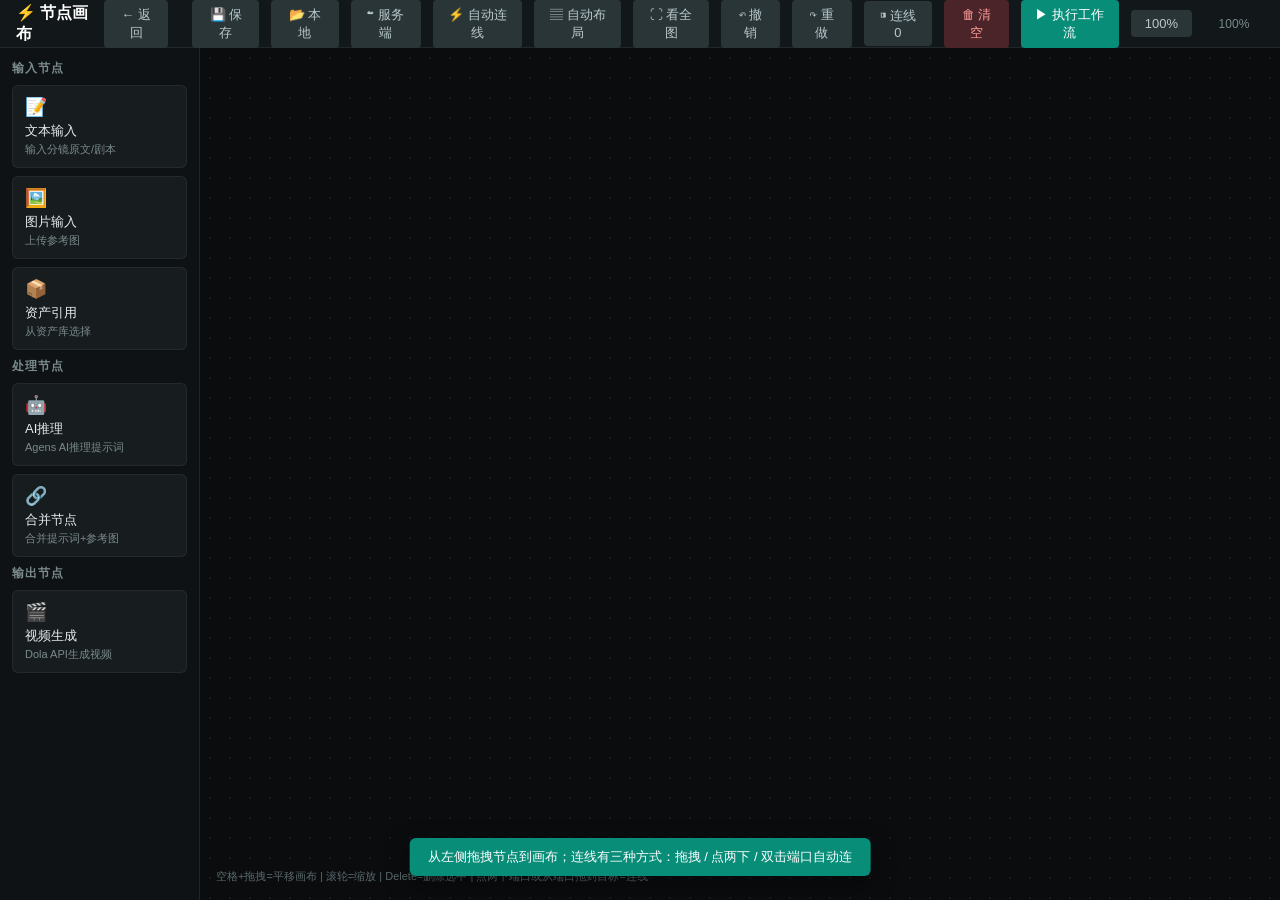
==== commit 74c41f07: "v2.0.14: 画布连线看得见（含多套连线方案）、生成页不再闪、模型体检 画布（templates/node-canvas.html） - 根因是「连上了但看不见」：连线 stroke #3a484" ====
--- a/templates/node-canvas.html
+++ b/templates/node-canvas.html
@@ -71,11 +71,40 @@
 .port.connected{background:#078d78;border-color:#078d78}
 
 /* 连线SVG */
-.connections-svg{position:absolute;top:0;left:0;width:100%;height:100%;pointer-events:none;z-index:5;overflow:visible}
-.connections-svg path{fill:none;stroke:#3a484b;stroke-width:2;pointer-events:stroke;cursor:pointer}
-.connections-svg path:hover{stroke:#ff6b6b}
-.connections-svg path.active{stroke:#078d78;stroke-width:3}
-.connections-svg path.temp{stroke:#f5a623;stroke-dasharray:5,5;pointer-events:none}
+/* 连线层：以前 stroke 是 #3a484b、背景是 #0a0c0d —— 几乎看不见，
+   用户会以为「没连上」。现在改成亮色 + 发光 + 箭头 + 中点标签。 */
+.connections-svg{position:absolute;top:0;left:0;pointer-events:none;z-index:5;overflow:visible}
+.connections-svg path.conn{fill:none;stroke:#5fe3c8;stroke-width:2.4;pointer-events:stroke;cursor:pointer;
+    filter:drop-shadow(0 0 3px rgba(95,227,200,.55))}
+.connections-svg path.conn[data-kind="image"]{stroke:#a78bfa;filter:drop-shadow(0 0 3px rgba(167,139,250,.55))}
+.connections-svg path.conn[data-kind="video"]{stroke:#f5a623;filter:drop-shadow(0 0 3px rgba(245,166,35,.55))}
+.connections-svg path.conn[data-kind="prompt"]{stroke:#7bd1ff;filter:drop-shadow(0 0 3px rgba(123,209,255,.55))}
+.connections-svg path.conn:hover{stroke:#ff8a80;stroke-width:3.4;filter:drop-shadow(0 0 6px rgba(255,107,107,.8))}
+.connections-svg path.conn.active{stroke:#ffd166;stroke-width:3.8;filter:drop-shadow(0 0 8px rgba(255,209,102,.9))}
+.connections-svg path.conn.flash{stroke:#fff;stroke-width:4.5}
+.connections-svg path.conn-hit{fill:none;stroke:transparent;stroke-width:18;pointer-events:stroke;cursor:pointer}
+.connections-svg path.temp{fill:none;stroke:#f5a623;stroke-width:2.6;stroke-dasharray:7,5;pointer-events:none;
+    filter:drop-shadow(0 0 4px rgba(245,166,35,.7))}
+.conn-label{font-size:11px;fill:#bff5e8;pointer-events:none;user-select:none;
+    paint-order:stroke;stroke:#0a0c0d;stroke-width:3px;stroke-linejoin:round}
+.conn-label.active{fill:#ffd166}
+.port.compatible{background:#12403a;border-color:#5fe3c8;box-shadow:0 0 0 4px rgba(95,227,200,.18);
+    animation:portPulse 1.2s infinite}
+@keyframes portPulse{0%,100%{box-shadow:0 0 0 3px rgba(95,227,200,.15)}50%{box-shadow:0 0 0 8px rgba(95,227,200,.05)}}
+
+/* 连线管理面板 */
+.conn-panel{position:fixed;right:16px;bottom:16px;width:320px;max-height:44vh;overflow:auto;z-index:1000;
+    background:rgba(15,20,22,.97);border:1px solid rgba(48,59,62,.7);border-radius:10px;padding:10px 12px;
+    box-shadow:0 10px 30px rgba(0,0,0,.45);display:none}
+.conn-panel.show{display:block}
+.conn-panel h4{font-size:12px;color:#9aabad;margin:0 0 8px;display:flex;align-items:center;gap:8px}
+.conn-item{display:flex;align-items:center;gap:6px;padding:6px 6px;border-radius:6px;font-size:12px;
+    border:1px solid transparent;cursor:pointer}
+.conn-item:hover{background:rgba(95,227,200,.08);border-color:rgba(95,227,200,.35)}
+.conn-item .dot{width:8px;height:8px;border-radius:50%;flex:0 0 auto}
+.conn-item .txt{flex:1;min-width:0;overflow:hidden;text-overflow:ellipsis;white-space:nowrap}
+.conn-item .txt b{color:#e7eeee;font-weight:600}
+.conn-item button{background:#4a2428;color:#ff9b98;border:0;border-radius:4px;padding:2px 6px;cursor:pointer;font-size:11px}
 
 /* 右侧属性面板 */
 .props-panel{position:fixed;top:48px;right:0;bottom:0;width:260px;background:rgba(15,20,22,0.95);backdrop-filter:blur(10px);border-left:1px solid rgba(48,59,62,0.5);padding:16px;overflow-y:auto;z-index:999;display:none}
@@ -85,8 +114,13 @@
 .props-panel input,.props-panel select,.props-panel textarea{width:100%;background:#111415;border:1px solid #3a484b;color:#e7eeee;border-radius:4px;padding:8px;font-size:12px}
 
 /* 提示 */
-.toast{position:fixed;bottom:24px;left:50%;transform:translateX(-50%);background:#078d78;color:#fff;padding:10px 20px;border-radius:6px;z-index:2000;opacity:0;transition:opacity .3s;pointer-events:none}
-.toast.show{opacity:1}
+.toast{position:fixed;bottom:24px;left:50%;transform:translateX(-50%);z-index:2000;pointer-events:none;
+    display:flex;flex-direction:column;gap:8px;align-items:center;max-width:min(720px,86vw)}
+.toast .item{background:#078d78;color:#fff;padding:10px 18px;border-radius:6px;font-size:13px;
+    box-shadow:0 8px 24px rgba(0,0,0,.4);opacity:0;transform:translateY(8px);
+    transition:opacity .22s,transform .22s;max-width:100%}
+.toast .item.show{opacity:1;transform:translateY(0)}
+.toast .item.err{background:#7a2b2f}
 
 /* 帮助提示 */
 .help-hint{position:fixed;bottom:16px;left:216px;font-size:11px;color:#5a6a6d;z-index:998;pointer-events:none}
@@ -173,6 +207,12 @@
     <button class="secondary" onclick="saveWorkflow()">💾 保存</button>
     <button class="secondary" onclick="loadWorkflow()">📂 本地</button>
     <button class="secondary" onclick="loadServerWorkflow()">☁ 服务端</button>
+    <button class="secondary" onclick="autoConnect()" title="按端口类型和左右位置，自动把能连的端口都连上">⚡ 自动连线</button>
+    <button class="secondary" onclick="autoLayout()" title="按连线的先后顺序把节点排成从左到右的几列">▤ 自动布局</button>
+    <button class="secondary" onclick="fitView()" title="缩放到能看见全部节点">⛶ 看全图</button>
+    <button class="secondary" onclick="undo()" title="撤销（Ctrl+Z）">↶ 撤销</button>
+    <button class="secondary" onclick="redo()" title="重做（Ctrl+Shift+Z / Ctrl+Y）">↷ 重做</button>
+    <button class="secondary" id="connToggle" onclick="toggleConnPanel()" title="列出所有连线，可定位/删除">◨ 连线 0</button>
     <button class="danger" onclick="clearCanvas()">🗑 清空</button>
     <button onclick="executeWorkflow()" style="background:#078d78">▶ 执行工作流</button>
     <button class="secondary" onclick="zoomReset()">100%</button>
@@ -222,7 +262,27 @@
 <div class="canvas-container" id="canvasContainer">
     <div class="canvas-grid"></div>
     <div class="canvas-world" id="canvasWorld">
-        <svg class="connections-svg" id="connectionsSvg"></svg>
+        <svg class="connections-svg" id="connectionsSvg" width="12000" height="9000">
+            <defs>
+                <marker id="connArrow" viewBox="0 0 10 10" refX="9" refY="5"
+                        markerWidth="7" markerHeight="7" orient="auto-start-reverse">
+                    <path d="M0,0 L10,5 L0,10 z" fill="#5fe3c8"></path>
+                </marker>
+                <marker id="connArrowPrompt" viewBox="0 0 10 10" refX="9" refY="5"
+                        markerWidth="7" markerHeight="7" orient="auto-start-reverse">
+                    <path d="M0,0 L10,5 L0,10 z" fill="#7bd1ff"></path>
+                </marker>
+                <marker id="connArrowImage" viewBox="0 0 10 10" refX="9" refY="5"
+                        markerWidth="7" markerHeight="7" orient="auto-start-reverse">
+                    <path d="M0,0 L10,5 L0,10 z" fill="#a78bfa"></path>
+                </marker>
+                <marker id="connArrowVideo" viewBox="0 0 10 10" refX="9" refY="5"
+                        markerWidth="7" markerHeight="7" orient="auto-start-reverse">
+                    <path d="M0,0 L10,5 L0,10 z" fill="#f5a623"></path>
+                </marker>
+            </defs>
+            <g id="connLayer"></g>
+        </svg>
     </div>
 </div>
 
@@ -230,6 +290,17 @@
 <div class="props-panel" id="propsPanel">
     <h3 id="propsTitle">节点属性</h3>
     <div id="propsContent"></div>
+</div>
+
+<!-- 连线管理 -->
+<div class="conn-panel" id="connPanel">
+    <h4><span>◨ 连线管理</span><span id="connCount" style="color:#5fe3c8"></span>
+        <span style="flex:1"></span>
+        <button class="danger" style="background:#2a3538;color:#b8c9cc" onclick="disconnectAll()">全部断开</button>
+        <button onclick="document.getElementById('connPanel').classList.remove('show')"
+                style="background:#2a3538;color:#b8c9cc">✕</button></h4>
+    <div id="connList"></div>
+    <div id="connEmpty" class="dim" style="font-size:12px">还没有连线。三种连法：① 按住输出圆点拖到目标 ② 点一下输出圆点再点输入圆点 ③ 双击任意端口自动找最近的可连端口</div>
 </div>
 
 <!-- 提示 -->
@@ -248,6 +319,7 @@
     return _rawFetch(url, opts);
 };
 function applyCanvasWorkflow(wf) {
+    if (!_restoring) pushHistory();
     clearCanvas(false);
     nodes = [];
     connections = [];
@@ -362,6 +434,20 @@
     if (e.code === 'Space') { spacePressed = false; canvasContainer.style.cursor = 'default'; }
 });
 
+// 撤销 / 重做（在输入框里打字时不抢 Ctrl+Z）
+document.addEventListener('keydown', (e) => {
+    const tag = (e.target && e.target.tagName || '').toLowerCase();
+    if (tag === 'input' || tag === 'textarea' || tag === 'select') return;
+    const k = (e.key || '').toLowerCase();
+    if ((e.ctrlKey || e.metaKey) && k === 'z') {
+        e.preventDefault();
+        if (e.shiftKey) redo(); else undo();
+    } else if ((e.ctrlKey || e.metaKey) && k === 'y') {
+        e.preventDefault();
+        redo();
+    }
+});
+
 canvasContainer.addEventListener('mousedown', (e) => {
     if (e.target === canvasContainer || e.target.classList.contains('canvas-grid') || e.target === canvasWorld || spacePressed) {
         isPanning = true;
@@ -382,8 +468,17 @@
     }
     if (isDraggingNode && dragNode) {
         const rect = canvasContainer.getBoundingClientRect();
-        dragNode.x = (e.clientX - rect.left - panX) / zoom - dragOffsetX;
-        dragNode.y = (e.clientY - rect.top - panY) / zoom - dragOffsetY;
+        let nx = (e.clientX - rect.left - panX) / zoom - dragOffsetX;
+        let ny = (e.clientY - rect.top - panY) / zoom - dragOffsetY;
+        nx = Math.round(nx / 10) * 10;                 // 吸附到 10px 网格
+        ny = Math.round(ny / 10) * 10;
+        nodes.forEach(o => {                            // 和别的节点 8px 内自动对齐
+            if (o.id === dragNode.id) return;
+            if (Math.abs(nx - o.x) <= 8) nx = o.x;
+            if (Math.abs(ny - o.y) <= 8) ny = o.y;
+        });
+        dragNode.x = Math.max(0, nx);
+        dragNode.y = Math.max(0, ny);
         updateNodePosition(dragNode);
         updateConnections();
     }
@@ -407,6 +502,7 @@
     pendingFrom = null;
     if (tempLine) { tempLine.remove(); tempLine = null; }
     paintArmed();
+    clearCompatible();
     updateHint();
     if (hit) connectPorts(from, hit);
     else toast('没连上：请拖到目标节点的小圆点上（或点一下输出圆点、再点输入圆点）', true);
@@ -437,7 +533,7 @@
     if (!el) return;
     el.textContent = pendingFrom
         ? '连线中：点目标端口即可连上（' + (pendingFrom.type === 'output' ? '来自输出端口' : '来自输入端口') + '）· Esc/点空白=取消'
-        : '空格+拖拽=平移画布 | 滚轮=缩放 | Delete=删除选中 | 点两下端口或从端口拖到目标=连线';
+        : '空格+拖拽=平移画布 | 滚轮=缩放 | Delete=删除选中 | 点两下端口或从端口拖到目标=连线 | 双击端口=自动连 | Ctrl+Z=撤销';
 }
 
 function cancelPending(msg) {
@@ -445,6 +541,7 @@
     pendingFrom = null;
     if (tempLine) { tempLine.remove(); tempLine = null; }
     paintArmed();
+    clearCompatible();
     updateHint();
     if (msg) toast(msg);
     return true;
@@ -454,6 +551,7 @@
 function onPortDown(port) {
     const info = portInfo(port);
     if (!info) return;
+    highlightCompatible(info);
     portDownX = lastMouseX; portDownY = lastMouseY;
     portDragged = false;
     if (pendingFrom && pendingFrom.type !== info.type) {   // 两端凑齐，直接连
@@ -549,7 +647,9 @@
         toast('这两个端口已经连过了', true);
         return false;
     }
+    pushHistory();
     createConnection(from.nodeId, from.port, to.nodeId, to.port);
+    clearCompatible();
     return true;
 }
 
@@ -573,6 +673,7 @@
 
 // ==================== 节点操作 ====================
 function createNode(type, x, y) {
+    pushHistory();
     const typeDef = NODE_TYPES[type];
     if (!typeDef) return;
     const node = {
@@ -655,6 +756,7 @@
     // 节点拖拽
     el.querySelector('.node-header').addEventListener('mousedown', (e) => {
         if (e.target.classList.contains('delete')) return;
+        pushHistory();
         isDraggingNode = true;
         dragNode = node;
         const rect = canvasContainer.getBoundingClientRect();
@@ -676,6 +778,12 @@
             e.stopPropagation();
             if (!portDragged) onPortClick(port);
         });
+        // 双击端口：直接连到离它最近的可连端口（第三种连法）
+        port.addEventListener('dblclick', (e) => {
+            e.stopPropagation();
+            e.preventDefault();
+            autoConnectPort(port);
+        });
     });
     
     // 点击选中
@@ -697,6 +805,7 @@
 }
 
 function deleteNode(nodeId) {
+    pushHistory();
     nodes = nodes.filter(n => n.id !== nodeId);
     connections = connections.filter(c => c.from_node !== nodeId && c.to_node !== nodeId);
     const el = document.getElementById(nodeId);
@@ -731,16 +840,49 @@
     const conn = { id: 'conn_' + Date.now(), from_node: fromNode, from_port: fromPort, to_node: toNode, to_port: toPort };
     connections.push(conn);
     updateConnections();
-    toast('已连接');
+    toast('已连接：' + nodeLabel(fromNode) + '.' + fromPort + ' → ' + nodeLabel(toNode) + '.' + toPort);
 }
 
 function deleteConnection(connId) {
+    pushHistory();
     connections = connections.filter(c => c.id !== connId);
     updateConnections();
     selectedConnection = null;
 }
 
+// 连线颜色/箭头按「目标端口类型」区分，一眼能看出连的是什么
+const PORT_KIND = { text: 'text', prompt: 'prompt', image: 'image', input: 'video', output: 'video', video: 'video' };
+const PORT_COLOR = { text: '#5fe3c8', prompt: '#7bd1ff', image: '#a78bfa', video: '#f5a623' };
+
+// 端口兼容表：目标输入端口 ← 可接受的输出端口类型
+const PORT_COMPAT = {
+    text:   ['text', 'prompt', 'output'],
+    prompt: ['prompt', 'text', 'output'],
+    image:  ['image', 'video'],
+    input:  ['prompt', 'text', 'image', 'video', 'output'],
+};
+
+function portKind(name) { return PORT_KIND[name] || 'text'; }
+
+function portsCompatible(outputName, inputName) {
+    const allow = PORT_COMPAT[inputName] || [];
+    return allow.indexOf(outputName) >= 0;
+}
+
+// 用真实 DOM 几何算端口中心（以前是写死 +180/50，节点一宽就画歪了）
 function getPortPosition(nodeId, portName, portType) {
+    const nodeEl = document.getElementById(nodeId);
+    if (nodeEl) {
+        const portEl = nodeEl.querySelector(
+            '.port[data-node="' + nodeId + '"][data-port="' + portName + '"][data-type="' + portType + '"]');
+        // offsetWidth>0 才算「真浏览器里量到了」；jsdom / 还没布局时退回估算
+        if (portEl && portEl.offsetWidth > 0) {
+            const x = (nodeEl.offsetLeft || 0) + portEl.offsetLeft + portEl.offsetWidth / 2;
+            const y = (nodeEl.offsetTop || 0) + portEl.offsetTop + portEl.offsetHeight / 2;
+            if (isFinite(x) && isFinite(y)) return { x: x, y: y };
+        }
+    }
+    // 兜底：节点数据估算（DOM 还没建好时）
     const node = nodes.find(n => n.id === nodeId);
     if (!node) return { x: 0, y: 0 };
     const typeDef = NODE_TYPES[node.type];
@@ -749,35 +891,322 @@
     return { x: node.x + (portType === 'input' ? 0 : 180), y: node.y + 50 + idx * 30 + 7 };
 }
 
+function connLayer() {
+    let layer = document.getElementById('connLayer');
+    if (!layer) {
+        layer = document.createElementNS('http://www.w3.org/2000/svg', 'g');
+        layer.id = 'connLayer';
+        connectionsSvg.appendChild(layer);
+    }
+    return layer;
+}
+
+function curvePath(from, to) {
+    const dx = Math.max(40, Math.abs(to.x - from.x) * 0.5);
+    return 'M ' + from.x + ' ' + from.y + ' C ' + (from.x + dx) + ' ' + from.y + ', ' +
+           (to.x - dx) + ' ' + to.y + ', ' + to.x + ' ' + to.y;
+}
+
+function nodeLabel(nodeId) {
+    const node = nodes.find(n => n.id === nodeId);
+    if (!node) return nodeId;
+    const def = NODE_TYPES[node.type];
+    return (def ? def.name : node.type);
+}
+
+// 自动存档（防抖 500ms）：不用先点「保存」，刷新也不会丢画布
+let _autosaveTimer = null;
+function saveLocal() {
+    try {
+        localStorage.setItem('dola_node_workflow',
+            JSON.stringify({ nodes: nodes, connections: connections, zoom: zoom, panX: panX, panY: panY }));
+    } catch (e) { /* 隐私模式禁用 localStorage 就算了 */ }
+}
+function scheduleAutosave() {
+    clearTimeout(_autosaveTimer);
+    _autosaveTimer = setTimeout(saveLocal, 500);
+}
+
+// ==================== 撤销 / 重做 ====================
+let _history = [], _future = [], _restoring = false;
+function canvasSnapshot() {
+    return JSON.stringify({ nodes: nodes, connections: connections, zoom: zoom, panX: panX, panY: panY });
+}
+function pushHistory() {
+    if (_restoring) return;
+    _history.push(canvasSnapshot());
+    if (_history.length > 100) _history.shift();
+    _future = [];
+}
+function undo() {
+    if (!_history.length) { toast('没有可撤销的操作'); return; }
+    _future.push(canvasSnapshot());
+    const snap = _history.pop();
+    _restoring = true;
+    try { applyCanvasWorkflow(JSON.parse(snap)); } finally { _restoring = false; }
+    toast('已撤销（还能撤销 ' + _history.length + ' 步 / 可重做 ' + _future.length + ' 步）');
+}
+function redo() {
+    if (!_future.length) { toast('没有可重做的操作'); return; }
+    _history.push(canvasSnapshot());
+    const snap = _future.pop();
+    _restoring = true;
+    try { applyCanvasWorkflow(JSON.parse(snap)); } finally { _restoring = false; }
+    toast('已重做（还能撤销 ' + _history.length + ' 步）');
+}
+
+// ==================== 自动布局 / 看全图 ====================
+// 按连线方向分层：没有上游的放最左，连得越深越靠右；同层纵向排开。
+function autoLayout() {
+    if (!nodes.length) { toast('画布上没有节点'); return; }
+    pushHistory();
+    const depth = {};
+    nodes.forEach(n => depth[n.id] = 0);
+    for (let round = 0; round < nodes.length; round++) {
+        let changed = false;
+        connections.forEach(c => {
+            if (depth[c.from_node] === undefined || depth[c.to_node] === undefined) return;
+            if (depth[c.to_node] < depth[c.from_node] + 1) {
+                depth[c.to_node] = depth[c.from_node] + 1;
+                changed = true;
+            }
+        });
+        if (!changed) break;      // 已经稳定（有环也能停下来）
+    }
+    const layers = {};
+    nodes.forEach(n => { const d = depth[n.id] || 0; (layers[d] = layers[d] || []).push(n); });
+    const COL = 330, ROW = 250;
+    Object.keys(layers).map(Number).sort((a, b) => a - b).forEach(d => {
+        layers[d].sort((a, b) => (a.y - b.y) || String(a.id).localeCompare(String(b.id)));
+        layers[d].forEach((n, i) => {
+            n.x = 60 + d * COL;
+            n.y = 60 + i * ROW;
+            updateNodePosition(n);
+        });
+    });
+    updateTransform();
+    updateConnections();
+    toast('已自动布局：' + Object.keys(layers).length + ' 列 / ' + nodes.length + ' 个节点');
+}
+
+// 缩放到能看见全部节点（相当于缩略图概览）
+function fitView() {
+    if (!nodes.length) { toast('画布上没有节点'); return; }
+    let minX = Infinity, minY = Infinity, maxX = -Infinity, maxY = -Infinity;
+    nodes.forEach(n => {
+        const el = document.getElementById(n.id);
+        const w = (el && el.offsetWidth) || 220, h = (el && el.offsetHeight) || 200;
+        minX = Math.min(minX, n.x); minY = Math.min(minY, n.y);
+        maxX = Math.max(maxX, n.x + w); maxY = Math.max(maxY, n.y + h);
+    });
+    const cw = canvasContainer.clientWidth || 1100, ch = canvasContainer.clientHeight || 700;
+    const pad = 60;
+    zoom = Math.max(0.2, Math.min(1.2, Math.min((cw - pad * 2) / Math.max(1, maxX - minX),
+                                               (ch - pad * 2) / Math.max(1, maxY - minY))));
+    panX = pad - minX * zoom;
+    panY = pad - minY * zoom;
+    updateTransform();
+    updateConnections();
+    toast('已缩放到全图（' + Math.round(zoom * 100) + '%）');
+}
+
 function updateConnections() {
-    connectionsSvg.innerHTML = '';
+    const layer = connLayer();
+    layer.innerHTML = '';
     connections.forEach(conn => {
         const from = getPortPosition(conn.from_node, conn.from_port, 'output');
         const to = getPortPosition(conn.to_node, conn.to_port, 'input');
+        // 线只有 2.4px，直接点很难点中；先铺一条 18px 的透明线专门接鼠标
+        const hit = document.createElementNS('http://www.w3.org/2000/svg', 'path');
+        hit.setAttribute('d', curvePath(from, to));
+        hit.classList.add('conn-hit');
+        hit.dataset.id = conn.id;
+        hit.addEventListener('click', (e) => {
+            e.stopPropagation();
+            selectedConnection = (selectedConnection === conn.id ? null : conn.id);
+            updateConnections();
+            toast(selectedConnection ? '已选中连线：按 Delete 删除，或点右下角「连线管理」' : '已取消选中');
+        });
+        layer.appendChild(hit);
+
         const path = document.createElementNS('http://www.w3.org/2000/svg', 'path');
-        const dx = Math.abs(to.x - from.x) * 0.5;
-        path.setAttribute('d', `M ${from.x} ${from.y} C ${from.x + dx} ${from.y}, ${to.x - dx} ${to.y}, ${to.x} ${to.y}`);
+        path.setAttribute('d', curvePath(from, to));
+        path.classList.add('conn');
         path.dataset.id = conn.id;
+        path.dataset.kind = portKind(conn.to_port);
+        // 箭头要和线同色（以前忘了设 marker-end，线画出来了但没箭头）
+        const arrowId = { prompt: 'connArrowPrompt', image: 'connArrowImage', video: 'connArrowVideo' }[path.dataset.kind] || 'connArrow';
+        path.setAttribute('marker-end', 'url(#' + arrowId + ')');
         if (selectedConnection === conn.id) path.classList.add('active');
-        path.addEventListener('click', () => {
-            selectedConnection = conn.id;
+        path.addEventListener('click', (e) => {
+            e.stopPropagation();
+            selectedConnection = (selectedConnection === conn.id ? null : conn.id);
             updateConnections();
+            toast(selectedConnection ? '已选中连线：按 Delete 删除，或点右下角「连线管理」' : '已取消选中');
         });
-        connectionsSvg.appendChild(path);
-    });
-    
-    // 更新端口连接状态
+        layer.appendChild(path);
+
+        // 中点标签：直接写出「谁 → 谁 · 哪个端口」
+        const label = document.createElementNS('http://www.w3.org/2000/svg', 'text');
+        label.setAttribute('x', (from.x + to.x) / 2);
+        label.setAttribute('y', (from.y + to.y) / 2 - 6);
+        label.setAttribute('text-anchor', 'middle');
+        label.setAttribute('class', 'conn-label' + (selectedConnection === conn.id ? ' active' : ''));
+        label.textContent = conn.from_port + ' → ' + conn.to_port;
+        layer.appendChild(label);
+    });
+
+    // 端口连接状态
     document.querySelectorAll('.port').forEach(port => {
         port.classList.remove('connected');
         const nodeId = port.dataset.node;
         const portName = port.dataset.port;
         const portType = port.dataset.type;
-        const connected = connections.some(c => 
+        const connected = connections.some(c =>
             (portType === 'output' && c.from_node === nodeId && c.from_port === portName) ||
             (portType === 'input' && c.to_node === nodeId && c.to_port === portName)
         );
         if (connected) port.classList.add('connected');
     });
+
+    renderConnList();
+    scheduleAutosave();
+}
+
+function renderConnList() {
+    const list = document.getElementById('connList');
+    const empty = document.getElementById('connEmpty');
+    const count = document.getElementById('connCount');
+    const toggle = document.getElementById('connToggle');
+    if (toggle) toggle.textContent = '◨ 连线 ' + connections.length;
+    if (count) count.textContent = connections.length ? String(connections.length) : '';
+    if (!list) return;
+    if (!connections.length) {
+        list.innerHTML = '';
+        if (empty) empty.style.display = '';
+        return;
+    }
+    if (empty) empty.style.display = 'none';
+    list.innerHTML = connections.map(c => {
+        const color = PORT_COLOR[portKind(c.to_port)] || '#5fe3c8';
+        return '<div class="conn-item" onclick="focusConnection(\'' + c.id + '\')">' +
+            '<span class="dot" style="background:' + color + '"></span>' +
+            '<span class="txt"><b>' + nodeLabel(c.from_node) + '</b>.' + c.from_port +
+            ' → <b>' + nodeLabel(c.to_node) + '</b>.' + c.to_port + '</span>' +
+            '<button onclick="event.stopPropagation();deleteConnection(\'' + c.id + '\')">断开</button></div>';
+    }).join('');
+}
+
+function toggleConnPanel() {
+    const panel = document.getElementById('connPanel');
+    panel.classList.toggle('show');
+    renderConnList();
+}
+
+function focusConnection(connId) {
+    selectedConnection = connId;
+    updateConnections();
+    const path = document.querySelector('.connections-svg path.conn[data-id="' + connId + '"]');
+    if (!path) return;
+    path.classList.add('flash');
+    setTimeout(() => path.classList.remove('flash'), 900);
+    const conn = connections.find(c => c.id === connId);
+    if (conn) toast(nodeLabel(conn.from_node) + '.' + conn.from_port + ' → ' +
+                    nodeLabel(conn.to_node) + '.' + conn.to_port);
+}
+
+function disconnectAll() {
+    if (!connections.length) { toast('现在没有任何连线'); return; }
+    if (!window.confirm('断开全部 ' + connections.length + ' 条连线？')) return;
+    pushHistory();
+    connections = [];
+    updateConnections();
+    toast('已断开全部连线');
+}
+
+// 智能自动连线：按端口类型 + 左右位置，把「该连还没连」的都连上
+function autoConnect() {
+    if (nodes.length < 2) { toast('至少需要两个节点才能连线'); return; }
+    pushHistory();
+    const before = connections.length;
+    let added = 0;
+    const ordered = nodes.slice().sort((a, b) => (a.x - b.x) || (a.y - b.y));
+    ordered.forEach(target => {
+        const def = NODE_TYPES[target.type];
+        (def.inputs || []).forEach(inputName => {
+            const has = connections.some(c => c.to_node === target.id && c.to_port === inputName);
+            if (has) return;
+            // 候选：在目标左边、且端口类型兼容、距离最近的输出端口
+            let best = null, bestDist = Infinity;
+            nodes.forEach(src => {
+                if (src.id === target.id) return;
+                if (src.x + 40 > target.x) return;                  // 只允许左 → 右
+                const srcDef = NODE_TYPES[src.type];
+                (srcDef.outputs || []).forEach(outName => {
+                    if (!portsCompatible(outName, inputName)) return;
+                    const used = connections.some(c =>
+                        c.from_node === src.id && c.from_port === outName && c.to_node === target.id);
+                    if (used) return;
+                    const dist = Math.hypot((target.x - src.x), (target.y - src.y)) +
+                                 (outName === inputName ? 0 : 30);  // 同名端口优先
+                    if (dist < bestDist) { bestDist = dist; best = { node: src.id, port: outName }; }
+                });
+            });
+            if (best) {
+                connections.push({
+                    id: 'conn_' + Date.now() + '_' + Math.random().toString(36).slice(2, 6),
+                    from_node: best.node, from_port: best.port,
+                    to_node: target.id, to_port: inputName,
+                });
+                added++;
+            }
+        });
+    });
+    updateConnections();
+    if (!added) {
+        toast(before ? '没有新可连的端口（' + before + ' 条已是最全）' : '没找到能匹配的端口（要左→右、类型相同）');
+    } else {
+        toast('已自动连上 ' + added + ' 条' + (before ? '（原有 ' + before + ' 条）' : ''));
+    }
+}
+
+// 双击端口：自动找离它最近的可连端口
+function autoConnectPort(port) {
+    const info = portInfo(port);
+    if (!info) return;
+    const self = getPortPosition(info.nodeId, info.port, info.type);
+    let best = null, bestDist = Infinity;
+    document.querySelectorAll('.port[data-type="' + (info.type === 'output' ? 'input' : 'output') + '"]').forEach(pe => {
+        const other = portInfo(pe);
+        if (!other || other.nodeId === info.nodeId) return;
+        const ok = info.type === 'output'
+            ? portsCompatible(info.port, other.port)
+            : portsCompatible(other.port, info.port);
+        if (!ok) return;
+        const pos = getPortPosition(other.nodeId, other.port, other.type);
+        const d = Math.hypot(pos.x - self.x, pos.y - self.y);
+        if (d < bestDist) { bestDist = d; best = other; }
+    });
+    if (!best) { toast('这个端口附近没有可连的端口（类型要匹配、不能连自己）'); return; }
+    if (bestDist > 900) { toast('最近的可连端口也太远了，先把它挪近一点'); return; }
+    connectPorts(info, best);
+}
+
+function highlightCompatible(info) {
+    document.querySelectorAll('.port.compatible').forEach(p => p.classList.remove('compatible'));
+    if (!info) return;
+    document.querySelectorAll('.port').forEach(pe => {
+        const other = portInfo(pe);
+        if (!other || other.nodeId === info.nodeId) return;
+        const ok = info.type === 'output'
+            ? portsCompatible(info.port, other.port)
+            : portsCompatible(other.port, info.port);
+        if (ok) pe.classList.add('compatible');
+    });
+}
+
+function clearCompatible() {
+    document.querySelectorAll('.port.compatible').forEach(p => p.classList.remove('compatible'));
 }
 
 function updateTempLine(x, y) {
@@ -873,7 +1302,28 @@
 // ==================== 工作流执行 ====================
 async function executeWorkflow() {
     if (nodes.length === 0) { toast('请先从左侧拖拽节点到画布'); return; }
-    toast('开始执行工作流... 共 ' + nodes.length + ' 个节点');
+    // 执行前先体检：哪些节点的输入还没接线（没接线就白跑）
+    const missing = [];
+    nodes.forEach(n => {
+        const def = NODE_TYPES[n.type];
+        (def.inputs || []).forEach(inputName => {
+            const ok = connections.some(c => c.to_node === n.id && c.to_port === inputName);
+            if (!ok) missing.push((def.name || n.type) + '.' + inputName);
+        });
+    });
+    if (missing.length) {
+        const ok = confirm('有 ' + missing.length + ' 个输入端口还没接线：\n  ' +
+            missing.slice(0, 8).join('\n  ') + (missing.length > 8 ? '\n  …' : '') +
+            '\n\n点「确定」继续执行（这些节点的输入会是空），点「取消」回去接线。');
+        if (!ok) {
+            toast('先接线：拖拽端口 / 点两下 / 双击任意端口自动连 / 点「⚡ 自动连线」');
+            return;
+        }
+    }
+    if (!connections.length && nodes.length > 1) {
+        toast('提示：当前没有任何连线，工作流会各跑各的');
+    }
+    toast('开始执行工作流... 共 ' + nodes.length + ' 个节点，' + connections.length + ' 条连线');
     
     // 拓扑排序
     const sorted = topoSort();
@@ -1070,6 +1520,7 @@
     if (!data) { toast('没有保存的工作流'); return; }
     try {
         const wf = JSON.parse(data);
+        pushHistory();
         clearCanvas(false);
         wf.nodes.forEach(n => {
             nodes.push(n);
@@ -1089,23 +1540,37 @@
     } catch (e) { toast('加载失败: ' + e.message); }
 }
 
-function clearCanvas(confirm = true) {
-    if (confirm && !confirm('确定清空画布？')) return;
+function clearCanvas(ask = true) {
+    // 注意：参数不能叫 confirm —— 会把 window.confirm 遮蔽掉，点「清空」直接抛异常
+    if (ask && !_restoring) pushHistory();
+    if (ask && !window.confirm('确定清空画布？')) return;
     nodes = [];
     connections = [];
     document.querySelectorAll('.node').forEach(el => el.remove());
-    connectionsSvg.innerHTML = '';
+    // 只清连线图层；直接清 svg 会连 <defs> 里的箭头 marker 一起清掉，之后连线就没箭头了
+    connLayer().innerHTML = '';
     selectedNode = null;
+    selectedConnection = null;
+    updateConnections();
+    try { localStorage.removeItem('dola_node_workflow'); } catch (e) {}
     hideProps();
-    if (confirm) toast('画布已清空');
+    if (ask) toast('画布已清空（可点 ↶ 撤销）');
 }
 
 // ==================== 工具函数 ====================
-function toast(msg) {
-    const t = document.getElementById('toast');
-    t.textContent = msg;
-    t.classList.add('show');
-    setTimeout(() => t.classList.remove('show'), 2500);
+function toast(msg, isError) {
+    const box = document.getElementById('toast');
+    if (!box) return;
+    const item = document.createElement('div');
+    item.className = 'item' + (isError ? ' err' : '');
+    item.textContent = msg;
+    box.appendChild(item);
+    while (box.children.length > 4) box.removeChild(box.firstChild);
+    requestAnimationFrame(() => item.classList.add('show'));
+    setTimeout(() => {
+        item.classList.remove('show');
+        setTimeout(() => item.remove(), 300);
+    }, isError ? 4200 : 2600);
 }
 
 // 移动端面板切换
@@ -1118,7 +1583,19 @@
 
 // 初始化
 updateTransform();
-toast('从左侧拖拽节点到画布，连接端口后点执行');
+updateConnections();
+(function restoreLastWorkflow() {
+    // 以前刷新就全没了，用户会以为「连线丢了」。现在自动恢复上次保存的画布。
+    try {
+        const raw = localStorage.getItem('dola_node_workflow');
+        if (!raw) return;
+        const wf = JSON.parse(raw);
+        if (!wf || !wf.nodes || !wf.nodes.length) return;
+        applyCanvasWorkflow(wf);
+        toast('已恢复上次的画布：' + wf.nodes.length + ' 个节点、' + (wf.connections || []).length + ' 条连线');
+    } catch (e) { /* 坏数据就当没有 */ }
+})();
+toast('从左侧拖拽节点到画布；连线有三种方式：拖拽 / 点两下 / 双击端口自动连');
 </script>
 </body>
 </html>
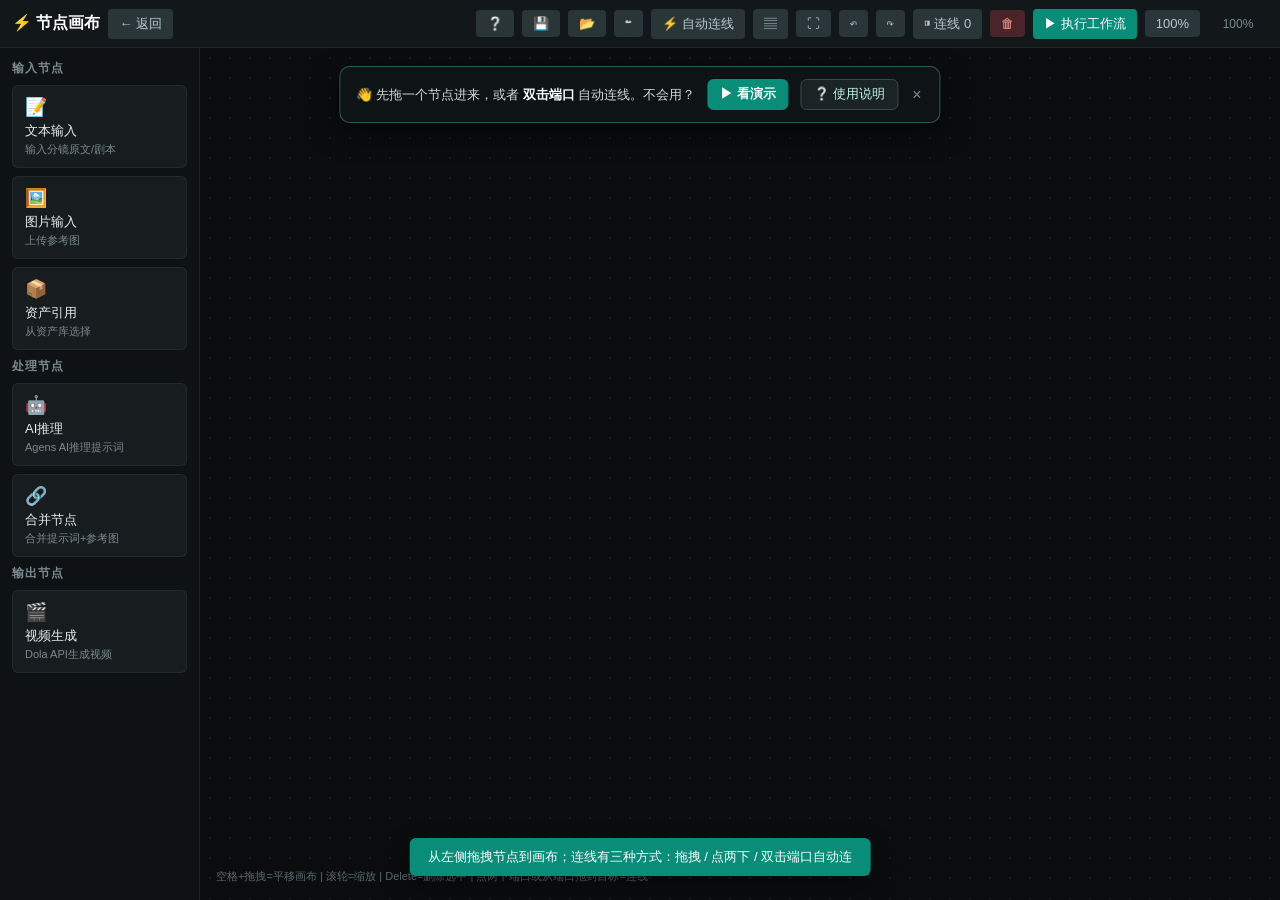
==== commit 6988e5db: "v2.0.15: 画布使用说明+演示、2.5/30 秒直接可选、网页生成助手、体检 404 误报修复 画布（templates/node-canvas.html） - 顶栏【❔ 使用说明】：三种连线方" ====
--- a/templates/node-canvas.html
+++ b/templates/node-canvas.html
@@ -9,10 +9,12 @@
 body{font-family:-apple-system,BlinkMacSystemFont,'Segoe UI',Roboto,sans-serif;background:#0a0c0d;color:#e7eeee;overflow:hidden;height:100vh}
 
 /* 顶部工具栏 */
-.topbar{position:fixed;top:0;left:0;right:0;height:48px;background:rgba(20,25,28,0.95);backdrop-filter:blur(10px);border-bottom:1px solid rgba(48,59,62,0.5);display:flex;align-items:center;padding:0 16px;z-index:1000;gap:12px}
+.topbar{position:fixed;top:0;left:0;right:0;height:48px;background:rgba(20,25,28,0.95);backdrop-filter:blur(10px);border-bottom:1px solid rgba(48,59,62,0.5);display:flex;align-items:center;padding:0 12px;z-index:1000;gap:8px;overflow-x:auto;overflow-y:hidden;white-space:nowrap;scrollbar-width:thin}
+.topbar::-webkit-scrollbar{height:4px}
+.topbar::-webkit-scrollbar-thumb{background:#3a484b;border-radius:2px}
 .topbar h1{font-size:16px;color:#fff;margin:0}
 .topbar .spacer{flex:1}
-.topbar button{padding:6px 14px;background:#078d78;color:#fff;border:0;border-radius:4px;cursor:pointer;font-size:13px}
+.topbar button{padding:6px 11px;background:#078d78;color:#fff;border:0;border-radius:4px;cursor:pointer;font-size:13px;flex:0 0 auto}
 .topbar button:hover{background:#0ca58c}
 .topbar button.secondary{background:#2a3538;color:#b8c9cc}
 .topbar button.danger{background:#4a2428;color:#ff9b98}
@@ -122,6 +124,37 @@
 .toast .item.show{opacity:1;transform:translateY(0)}
 .toast .item.err{background:#7a2b2f}
 
+/* 使用说明 / 演示 */
+.guide-modal{position:fixed;inset:0;z-index:3000;display:none;align-items:center;justify-content:center;
+    background:rgba(0,0,0,.62);backdrop-filter:blur(2px)}
+.guide-modal.show{display:flex}
+.guide-box{width:min(720px,92vw);max-height:86vh;overflow:auto;background:#111617;border:1px solid #2a3538;
+    border-radius:12px;padding:22px 24px;box-shadow:0 24px 60px rgba(0,0,0,.55)}
+.guide-box h2{margin:0 0 4px;font-size:19px;color:#fff}
+.guide-box .lead{color:#9aabad;font-size:13px;margin:0 0 16px}
+.guide-box h3{font-size:13.5px;color:#5fe3c8;margin:18px 0 8px}
+.guide-box ol,.guide-box ul{margin:0;padding-left:20px;font-size:13px;line-height:1.85;color:#cfdcd9}
+.guide-box b{color:#fff}
+.guide-box kbd{background:#20292b;border:1px solid #3a484b;border-bottom-width:2px;border-radius:4px;
+    padding:0 5px;font:12px ui-monospace,Consolas,monospace;color:#bff5e8}
+.guide-box .foot{display:flex;gap:10px;justify-content:flex-end;margin-top:20px}
+.guide-box .hint{font-size:12px;color:#7a8a8d;margin-top:14px;border-top:1px solid #222c2e;padding-top:12px}
+.guide-demo{display:flex;gap:8px;align-items:center;background:rgba(95,227,200,.08);
+    border:1px solid rgba(95,227,200,.3);border-radius:8px;padding:10px 12px;margin-top:14px;font-size:12.5px;color:#bff5e8}
+.guide-demo button{margin-left:auto;background:#078d78;color:#fff;border:0;border-radius:6px;padding:8px 14px;
+    font-size:13px;cursor:pointer;font-weight:600}
+.guide-demo button:hover{filter:brightness(1.1)}
+.guide-demo button:disabled{opacity:.55;cursor:wait}
+.canvas-welcome{position:fixed;top:66px;left:50%;transform:translateX(-50%);z-index:900;
+    background:rgba(15,20,22,.96);border:1px solid rgba(95,227,200,.35);border-radius:10px;
+    padding:12px 16px;font-size:13px;color:#cfdcd9;box-shadow:0 10px 30px rgba(0,0,0,.45);
+    display:flex;align-items:center;gap:12px;max-width:min(760px,90vw)}
+.canvas-welcome b{color:#fff}
+.canvas-welcome button{background:#1b2425;color:#bff5e8;border:1px solid #3a484b;border-radius:6px;
+    padding:6px 12px;font-size:12.5px;cursor:pointer;white-space:nowrap}
+.canvas-welcome button.primary{background:#078d78;border-color:#078d78;color:#fff;font-weight:600}
+.canvas-welcome .x{background:none;border:0;color:#7a8a8d;padding:0 2px;font-size:16px;cursor:pointer}
+
 /* 帮助提示 */
 .help-hint{position:fixed;bottom:16px;left:216px;font-size:11px;color:#5a6a6d;z-index:998;pointer-events:none}
 
@@ -204,16 +237,17 @@
     <h1>⚡ 节点画布</h1>
     <button class="secondary" onclick="location.href='/'">← 返回</button>
     <div class="spacer"></div>
-    <button class="secondary" onclick="saveWorkflow()">💾 保存</button>
-    <button class="secondary" onclick="loadWorkflow()">📂 本地</button>
-    <button class="secondary" onclick="loadServerWorkflow()">☁ 服务端</button>
+    <button class="secondary" id="guideBtn" onclick="showGuide()" title="画布怎么用？三种连线方式 + 30 秒演示">❔</button>
+    <button class="secondary" onclick="saveWorkflow()" title="保存工作流（浏览器本地 + 可选服务端）">💾</button>
+    <button class="secondary" onclick="loadWorkflow()" title="加载本地保存的工作流">📂</button>
+    <button class="secondary" onclick="loadServerWorkflow()" title="加载服务端保存的工作流">☁</button>
     <button class="secondary" onclick="autoConnect()" title="按端口类型和左右位置，自动把能连的端口都连上">⚡ 自动连线</button>
-    <button class="secondary" onclick="autoLayout()" title="按连线的先后顺序把节点排成从左到右的几列">▤ 自动布局</button>
-    <button class="secondary" onclick="fitView()" title="缩放到能看见全部节点">⛶ 看全图</button>
-    <button class="secondary" onclick="undo()" title="撤销（Ctrl+Z）">↶ 撤销</button>
-    <button class="secondary" onclick="redo()" title="重做（Ctrl+Shift+Z / Ctrl+Y）">↷ 重做</button>
+    <button class="secondary" onclick="autoLayout()" title="按连线的先后顺序把节点排成从左到右的几列">▤</button>
+    <button class="secondary" onclick="fitView()" title="缩放到能看见全部节点">⛶</button>
+    <button class="secondary" onclick="undo()" title="撤销（Ctrl+Z）">↶</button>
+    <button class="secondary" onclick="redo()" title="重做（Ctrl+Shift+Z / Ctrl+Y）">↷</button>
     <button class="secondary" id="connToggle" onclick="toggleConnPanel()" title="列出所有连线，可定位/删除">◨ 连线 0</button>
-    <button class="danger" onclick="clearCanvas()">🗑 清空</button>
+    <button class="danger" onclick="clearCanvas()" title="清空画布（可撤销）">🗑</button>
     <button onclick="executeWorkflow()" style="background:#078d78">▶ 执行工作流</button>
     <button class="secondary" onclick="zoomReset()">100%</button>
     <span class="zoom-info" id="zoomInfo">100%</span>
@@ -301,6 +335,53 @@
                 style="background:#2a3538;color:#b8c9cc">✕</button></h4>
     <div id="connList"></div>
     <div id="connEmpty" class="dim" style="font-size:12px">还没有连线。三种连法：① 按住输出圆点拖到目标 ② 点一下输出圆点再点输入圆点 ③ 双击任意端口自动找最近的可连端口</div>
+</div>
+
+<!-- 使用说明 -->
+<div class="guide-modal" id="guideModal">
+  <div class="guide-box">
+    <h2>❔ 节点画布 · 使用说明</h2>
+    <p class="lead">画布是「节点 + 连线」的工作流：左边拖节点进来，把输出圆点连到输入圆点，再点「▶ 执行工作流」。</p>
+
+    <h3>① 三种连线方式（都会显示彩色线 + 箭头 + 端口标签）</h3>
+    <ol>
+      <li><b>拖拽</b>：按住一个圆点，拖到另一个圆点松手。落点有 60px 容错，落在节点身上也算。</li>
+      <li><b>点两下</b>：点一下输出圆点（会高亮所有能连的端口），再点一下目标输入圆点。</li>
+      <li><b>双击端口</b>：双击任意圆点，自动连到最近的可连端口 —— 新手最快。</li>
+    </ol>
+
+    <h3>② 工具栏</h3>
+    <ul>
+      <li><b>⚡ 自动连线</b>：按端口类型 + 左→右位置，一次把该连的都连上。</li>
+      <li><b>◨ 连线 N</b>：右下角列出每条线「节点.端口 → 节点.端口」，可定位、断开、全部断开。</li>
+      <li><b>▤ 自动布局</b>：按连线方向排成左→右几列；<b>⛶ 看全图</b>：缩放到看见全部节点。</li>
+      <li><b>↶ / ↷</b>：撤销 / 重做（<kbd>Ctrl</kbd>+<kbd>Z</kbd> / <kbd>Ctrl</kbd>+<kbd>Shift</kbd>+<kbd>Z</kbd>）。</li>
+    </ul>
+
+    <h3>③ 颜色与提示</h3>
+    <ul>
+      <li>线的颜色按目标端口：<b style="color:#5fe3c8">文本=青</b>、<b style="color:#7bd1ff">提示词=蓝</b>、
+          <b style="color:#a78bfa">图片=紫</b>、<b style="color:#f5a623">视频=橙</b>；中点写着端口名。</li>
+      <li>悬停线变红、点击选中变金黄；右下角面板里点一条会白闪定位。</li>
+      <li>拖动节点吸附 10px 网格；画布自动存档，刷新会自动恢复。</li>
+      <li>执行前如果有输入端口没接线，会先列出来让你确认。</li>
+    </ul>
+
+    <div class="guide-demo">
+      <span>第一次用？让画布自己搭一个「文本 → AI 推理 → 视频生成」给你看。</span>
+      <button id="guideDemo" onclick="playDemo()">▶ 播放演示</button>
+    </div>
+    <div class="hint">演示会替换当前画布（之后可以点 ↶ 撤销回来）。演示只搭流程，不会提交生成、不消耗额度。</div>
+    <div class="foot"><button class="secondary" onclick="hideGuide()">知道了</button></div>
+  </div>
+</div>
+
+<!-- 空画布欢迎条 -->
+<div class="canvas-welcome" id="canvasWelcome">
+  <span>👋 先拖一个节点进来，或者 <b>双击端口</b> 自动连线。不会用？</span>
+  <button class="primary" onclick="playDemo()">▶ 看演示</button>
+  <button onclick="showGuide()">❔ 使用说明</button>
+  <button class="x" onclick="dismissWelcome()" title="关掉">×</button>
 </div>
 
 <!-- 提示 -->
@@ -927,6 +1008,80 @@
     _autosaveTimer = setTimeout(saveLocal, 500);
 }
 
+// ==================== 使用说明 / 30 秒演示 ====================
+let _demoSeq = 0;
+const sleep = (ms) => new Promise(r => setTimeout(r, ms));
+
+function showGuide() { document.getElementById('guideModal').classList.add('show'); }
+function hideGuide() { document.getElementById('guideModal').classList.remove('show'); }
+function dismissWelcome() {
+    const el = document.getElementById('canvasWelcome');
+    if (el) el.style.display = 'none';
+    try { sessionStorage.setItem('dola_welcome_off', '1'); } catch (e) {}
+}
+function updateWelcome() {
+    const el = document.getElementById('canvasWelcome');
+    if (!el) return;
+    let off = false;
+    try { off = sessionStorage.getItem('dola_welcome_off') === '1'; } catch (e) {}
+    el.style.display = (!nodes.length && !off) ? 'flex' : 'none';
+}
+
+// 演示：一步步搭出「文本 + 参考图 → AI 推理 → 视频生成」，每步都有提示。
+// 只搭流程，不提交生成、不消耗额度。
+async function playDemo() {
+    const seq = ++_demoSeq;
+    hideGuide();
+    const btn = document.getElementById('guideDemo');
+    if (btn) { btn.disabled = true; }
+    try {
+        if (nodes.length && !window.confirm('演示会替换当前画布（之后可以点 ↶ 撤销），继续？')) return;
+        clearCanvas(false);
+        zoom = 0.85; panX = 30; panY = 20; updateTransform();
+
+        toast('演示 1/5：放一个「文本输入」，写入分镜原文');
+        const A = createNode('text_input', 60, 110);
+        updateNodeData(A.id, 'text', '一只橘猫在窗台上打哈欠，午后阳光，镜头缓慢推近');
+        const ta = document.querySelector('#' + A.id + ' textarea');
+        if (ta) ta.value = A.data.text;
+        hideProps();
+        await sleep(900); if (seq !== _demoSeq) return;
+
+        toast('演示 2/5：放一个「AI 推理」，把原文改写成视频提示词');
+        const B = createNode('ai_reason', 460, 110);
+        hideProps();
+        await sleep(800); if (seq !== _demoSeq) return;
+
+        toast('演示 3/5：放一个「图片输入」当参考图（也可以不接）');
+        const C = createNode('image_input', 60, 400);
+        hideProps();
+        await sleep(800); if (seq !== _demoSeq) return;
+
+        toast('演示 4/5：放一个「视频生成」，选 2.5 / 30 秒');
+        const D = createNode('video_gen', 850, 200);
+        updateNodeData(D.id, 'model', 'sd2.5');
+        updateNodeData(D.id, 'duration', 30);
+        hideProps();
+        await sleep(800); if (seq !== _demoSeq) return;
+
+        toast('演示 5/5：连线 —— 看颜色和箭头，中点写着端口名');
+        connectPorts({ nodeId: A.id, port: 'text', type: 'output' },
+                     { nodeId: B.id, port: 'text', type: 'input' });
+        await sleep(650); if (seq !== _demoSeq) return;
+        connectPorts({ nodeId: C.id, port: 'image', type: 'output' },
+                     { nodeId: B.id, port: 'image', type: 'input' });
+        await sleep(650); if (seq !== _demoSeq) return;
+        connectPorts({ nodeId: B.id, port: 'prompt', type: 'output' },
+                     { nodeId: D.id, port: 'input', type: 'input' });
+        await sleep(500); if (seq !== _demoSeq) return;
+
+        fitView();
+        toast('演示完成：4 个节点 / 3 条连线。点「◨ 连线」看清单，点「⚡ 自动连线」还能一键补全');
+    } finally {
+        if (btn) btn.disabled = false;
+    }
+}
+
 // ==================== 撤销 / 重做 ====================
 let _history = [], _future = [], _restoring = false;
 function canvasSnapshot() {
@@ -1070,6 +1225,7 @@
     });
 
     renderConnList();
+    updateWelcome();
     scheduleAutosave();
 }
 
